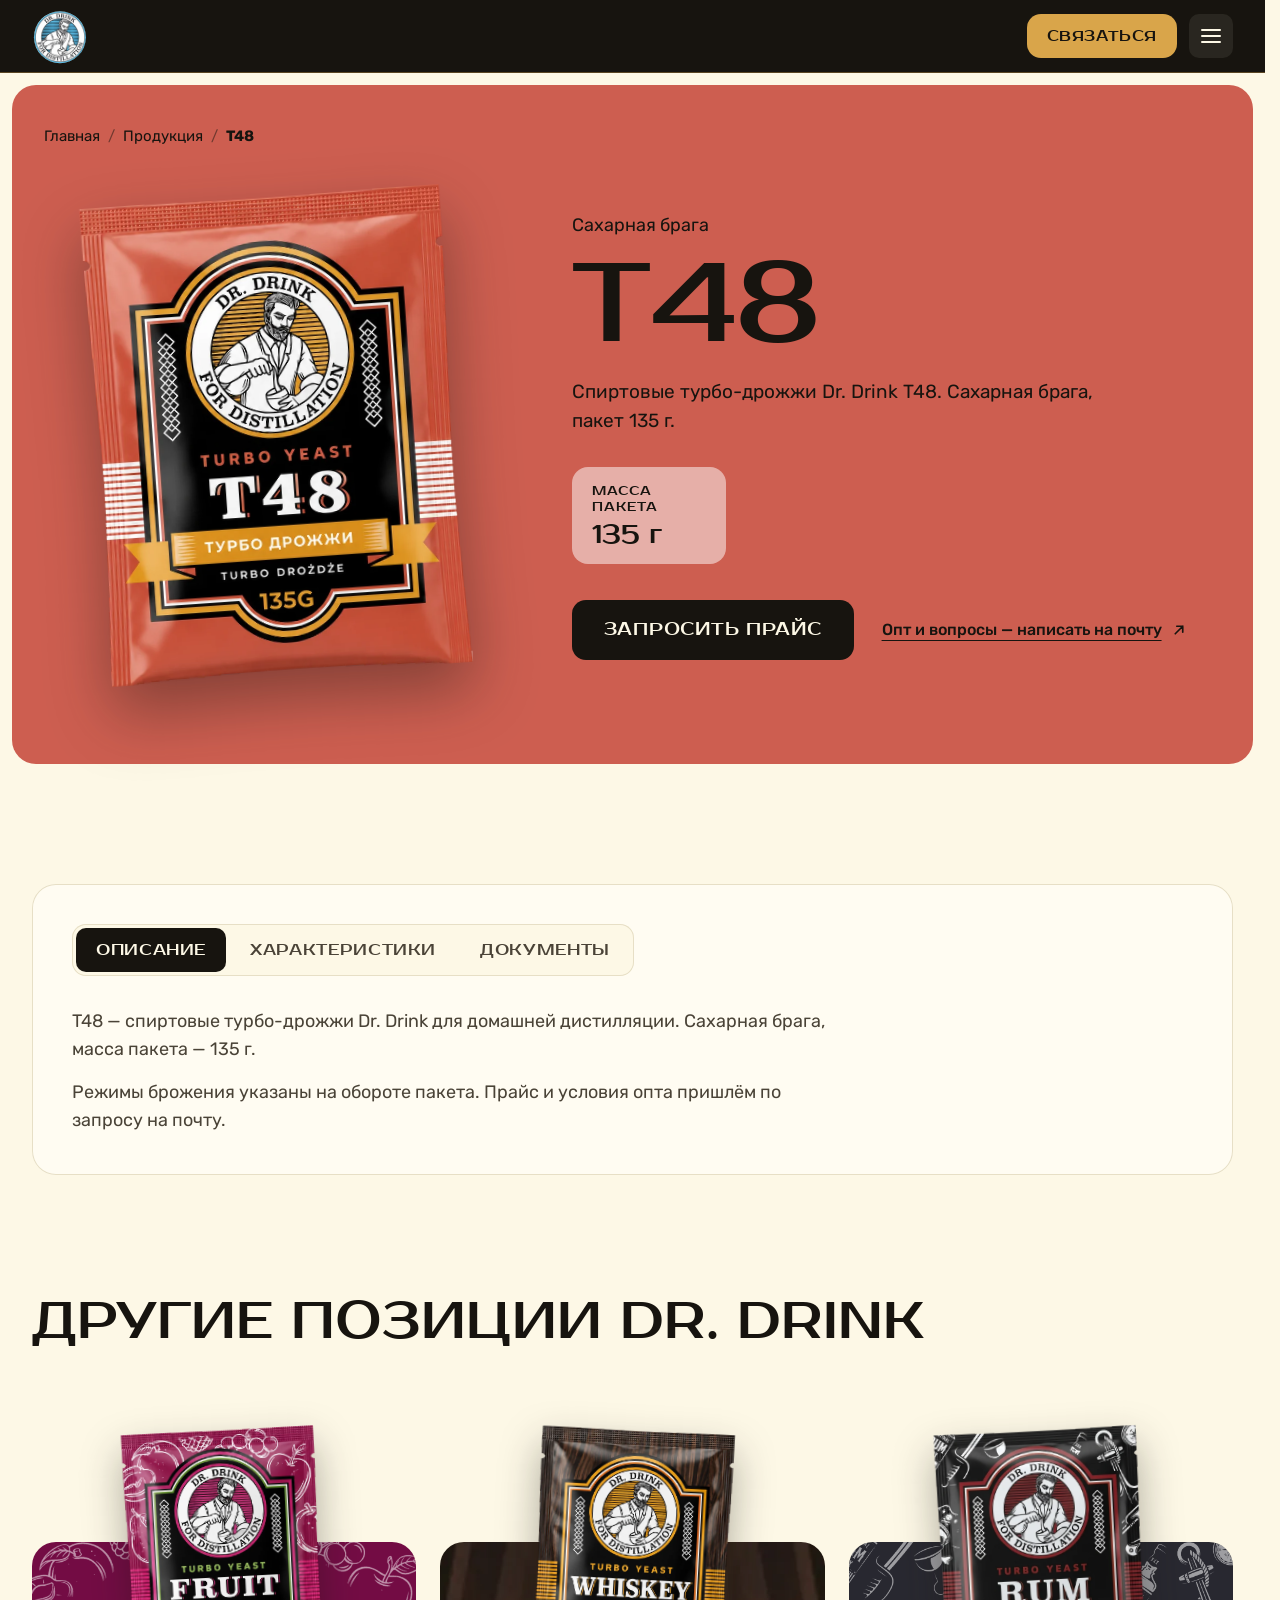
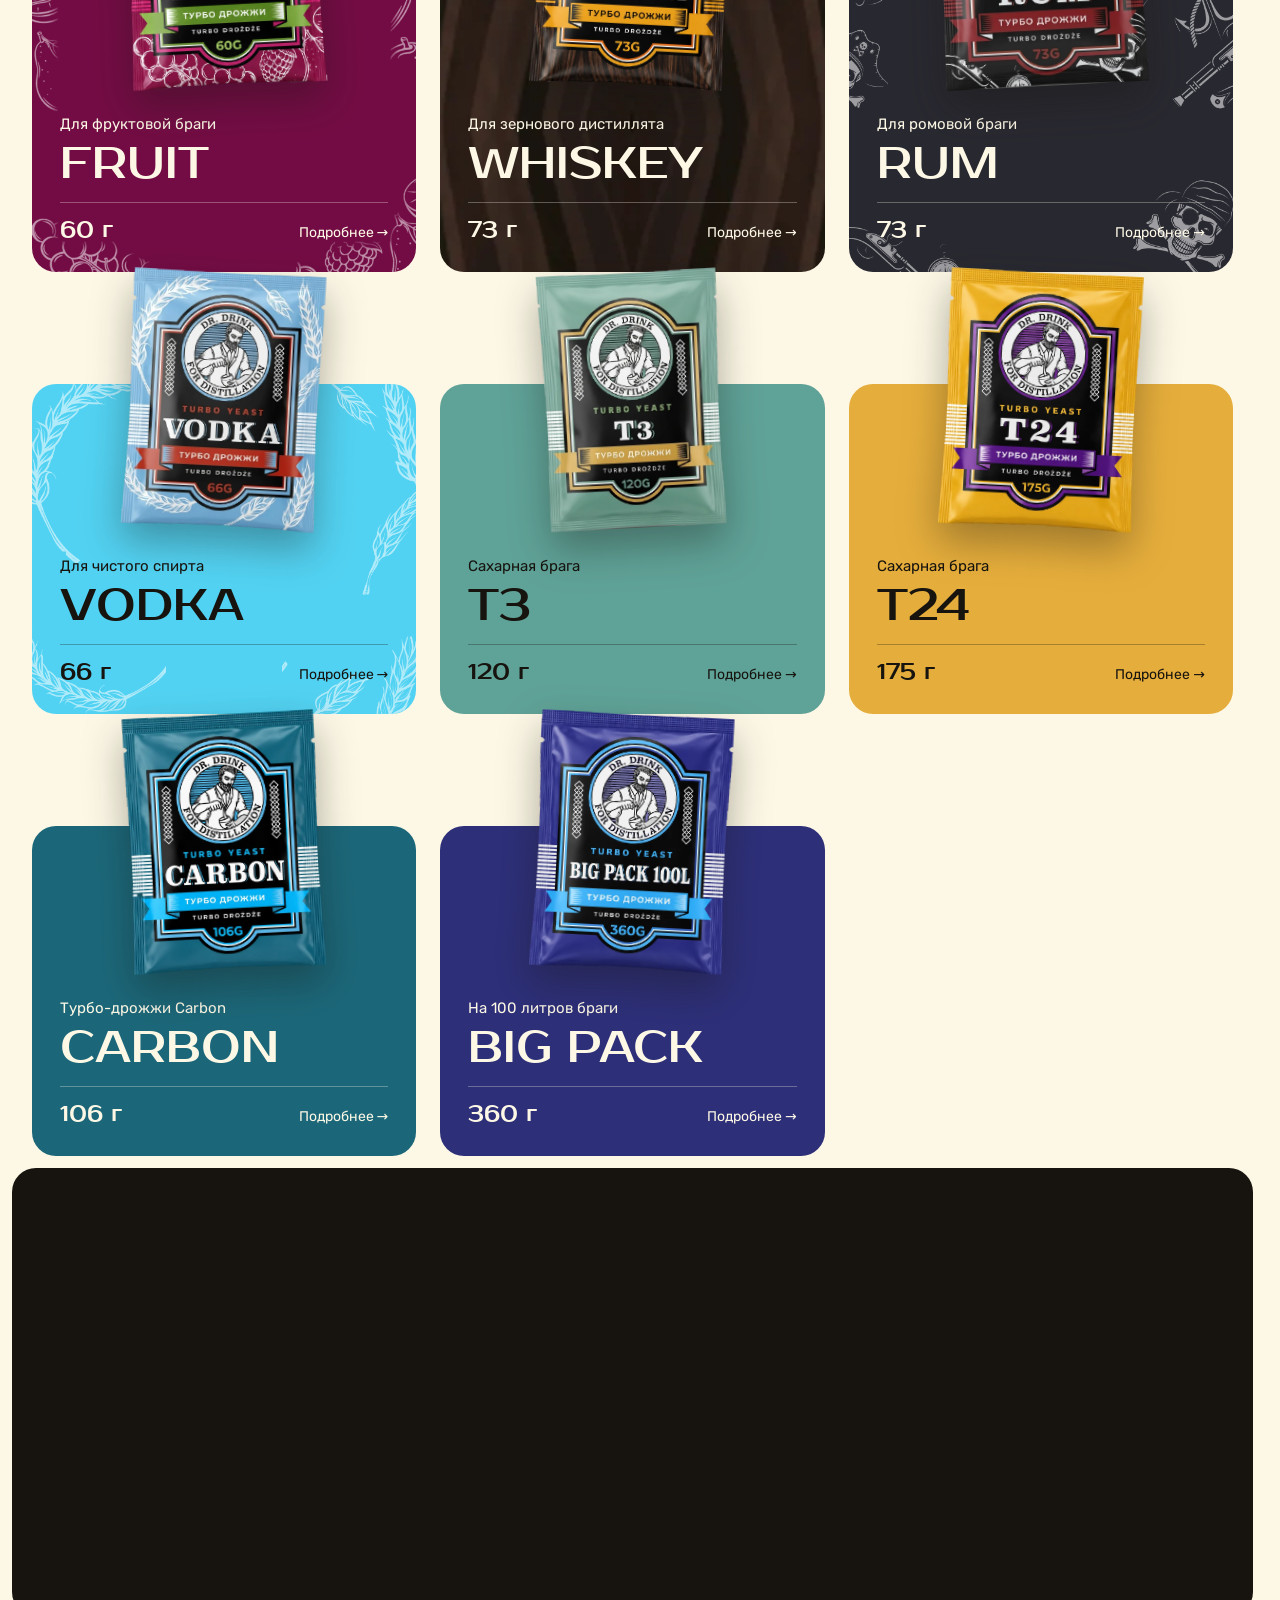
==== product.html @ 5ad12eb5 "Блок «Производство» как на даблснейк.рф (фото линии + переформулированный текст), пункт меню; бургер" ====
<!doctype html>
<html lang="ru">
<head>
<meta charset="utf-8">
<meta name="viewport" content="width=device-width, initial-scale=1">
<title>Dr. Drink T48 — турбо-дрожжи</title>
<meta name="description" content="Турбо-дрожжи Dr. Drink: характеристики, как поставить брагу, документы, оптовые поставки.">
<link rel="icon" href="favicon.png">
<meta name="theme-color" content="#17140f">
<meta property="og:type" content="product">
<meta property="og:locale" content="ru_RU">
<meta property="og:site_name" content="Dr. Drink">
<meta property="og:title" content="Dr. Drink — турбо-дрожжи">
<meta property="og:image" content="https://awakkarts-ux.github.io/drdrink-concept/img/og.jpg">
<meta name="twitter:card" content="summary_large_image">
<link rel="preconnect" href="https://fonts.googleapis.com">
<link rel="preconnect" href="https://fonts.gstatic.com" crossorigin>
<link rel="stylesheet" href="https://fonts.googleapis.com/css2?family=Prosto+One&family=Rubik:wght@400;500;600&display=swap">
<link rel="stylesheet" href="css/site.css?v=20261029">
<script>if(!matchMedia("(prefers-reduced-motion: reduce)").matches)document.documentElement.classList.add("anim-on")</script>
</head>
<body class="page-product">
<a class="skip" href="#main">К содержанию</a>

<header class="hd">
  <div class="c hd-in">
    <a class="hd-logo" href="index.html" aria-label="Dr. Drink — на главную"><video class="hd-logo-anim" src="img/logo-anim.mp4" poster="img/logo-anim-poster.webp" muted playsinline preload="metadata" width="64" height="64" aria-hidden="true"></video><span class="sr-only">Dr. Drink — For distillation</span></a>
    <nav class="hd-nav" id="hd-nav" aria-label="Разделы">
      <a href="index.html#lineup" class="is-active">Продукция</a>
      <a href="index.html#benefits">Преимущества</a>
      <a href="index.html#about">О бренде</a>
      <a href="index.html#production">Производство</a>
      <a href="index.html#certificate">Сертификат</a>
      <a href="index.html#brands">Бренды</a>
      <a href="index.html#faq">Вопросы</a>
    </nav>
    <a data-contact class="btn btn-gold" href="index.html#contact">Связаться</a>
    <button class="hd-burger" type="button" aria-label="Открыть меню" aria-expanded="false" aria-controls="hd-nav"><span></span></button>
  </div>
</header>

<main id="main">

  <!-- страница товара по образцу даблснейк.рф/c3.html: первый экран (пачка, название, лид, параметры, кнопки) → вкладки → другие позиции -->
  <section class="pd" id="pd" style="--pk:#cd5e50">
    <div class="c">
      <nav class="crumbs" aria-label="Хлебные крошки"><a href="index.html">Главная</a><span>/</span><a href="index.html#lineup">Продукция</a><span>/</span><b data-f="name">T48</b></nav>
      <div class="pd-in">
        <div class="pd-pic"><img data-f="img" src="img/t48.webp" alt="Пачка Dr. Drink T48" width="677" height="900"></div>
        <div class="pd-info">
          <span class="pd-kind" data-f="kind">Сахарная брага</span>
          <h1 class="pd-h1" data-f="name">T48</h1>
          <p class="pd-lead" data-f="lead"></p>
          <dl class="pd-spec" id="pd-spec"></dl>
          <div class="pd-buy">
            <a data-contact class="btn btn-gold btn-lg" href="index.html#contact">Запросить прайс</a>
            <a data-contact class="pd-opt" href="mailto:russmarketllc@mail.ru?subject=%D0%9E%D0%BF%D1%82%20Dr.%20Drink">Опт и вопросы — написать на почту <svg class="i" viewBox="0 0 24 24" aria-hidden="true"><path d="M7 17 17 7M9 7h8v8"/></svg></a>
          </div>
        </div>
      </div>
    </div>
  </section>

  <!-- вкладки: описание, характеристики, как поставить брагу (только где есть оборот), документы -->
  <section class="sec c" id="about-product">
    <div class="pd-tabs">
      <div class="seg" role="tablist" aria-label="О товаре">
        <button role="tab" id="t-desc" aria-selected="true" aria-controls="p-desc">Описание</button>
        <button role="tab" id="t-specs" aria-selected="false" aria-controls="p-specs" tabindex="-1">Характеристики</button>
        <button role="tab" id="t-use" aria-selected="false" aria-controls="p-use" tabindex="-1">Как поставить брагу</button>
        <button role="tab" id="t-docs" aria-selected="false" aria-controls="p-docs" tabindex="-1">Документы</button>
      </div>
      <div class="pane" id="p-desc" role="tabpanel" aria-labelledby="t-desc"><div class="pd-text" id="pd-desc"></div></div>
      <div class="pane" id="p-specs" role="tabpanel" aria-labelledby="t-specs" hidden><ul class="specs" id="pd-specs"></ul></div>
      <div class="pane" id="p-use" role="tabpanel" aria-labelledby="t-use" hidden>
        <div class="pd-use">
          <ol class="pd-steps" id="pd-steps"></ol>
          <div class="pd-modes">
            <span class="lbl">Режимы с оборота пакета</span>
            <table class="modes"><thead><tr><th scope="col">Сахар</th><th scope="col">Крепость браги</th></tr></thead><tbody id="pd-modes"></tbody></table>
          </div>
        </div>
      </div>
      <div class="pane" id="p-docs" role="tabpanel" aria-labelledby="t-docs" hidden>
        <figure class="doc">
          <a class="doc-img" href="img/declaration-eaes.webp" target="_blank" rel="noopener"><img src="img/declaration-eaes.webp" alt="Декларация о соответствии ЕАЭС, ООО «Русс-маркет»" width="1429" height="1506" loading="lazy"></a>
          <figcaption><b>Декларация о соответствии ЕАЭС</b><span>ЕАЭС N RU Д-RU.PA01.B. · действует до 04.08.2031</span><span>Торговые марки: Double Snake, Double Distill, Dr.&nbsp;Drink · изготовитель ООО «Русс-маркет»</span></figcaption>
        </figure>
      </div>
    </div>
  </section>

  <!-- другие позиции — те же карточки, что в линейке на главной -->
  <section class="sec c" id="other">
    <div class="sec-head"><h2 class="h2">Другие позиции Dr.&nbsp;Drink</h2></div>
    <div class="cards" id="other-cards"></div>
  </section>

</main>

<footer class="ft">
  <div class="c ft-in">
    <div class="ft-l">
      <a class="ft-logo" href="index.html" aria-label="Dr. Drink — на главную"><img src="img/logo.webp" alt="" width="96" height="96"></a>
      <div class="ft-cols">
        <div class="ft-col"><span class="ft-label">Сайт</span><a href="index.html#lineup">Продукция</a><a href="index.html#benefits">Преимущества</a><a href="index.html#about">О бренде</a><a href="index.html#certificate">Сертификат</a><a href="index.html#faq">Частые вопросы</a><a data-contact href="index.html#contact">Связаться</a></div>
        <div class="ft-col"><span class="ft-label">Бренды</span><a href="https://xn--80achgugeq9a.xn--p1ai/" target="_blank" rel="noopener">Дабл Снейк</a><button type="button" class="ft-btnlink" data-soon>Double Distill</button><a href="index.html">Dr. Drink</a></div>
      </div>
    </div>
    <div class="ft-r">
      <span class="ft-label">Опт и вопросы — ответим на почту</span>
      <a class="ft-mail" href="mailto:russmarketllc@mail.ru">russmarketllc@mail.ru</a>
      <dl class="ft-reqs">
        <div><dt>Компания</dt><dd>ООО «Русс-маркет»</dd></div>
        <div><dt>ИНН / КПП</dt><dd>5405457179 / 540601001</dd></div>
        <div><dt>ОГРН</dt><dd>1125476102982</dd></div>
        <div><dt>ОКТМО</dt><dd>50401386</dd></div>
        <div><dt>Адрес</dt><dd>Новосибирская область, г. Новосибирск, ул. Николая Островского, д. 49</dd></div>
      </dl>
    </div>
  </div>
  <div class="c ft-bot"><span>© 2026 Dr. Drink — официальный сайт бренда</span><span class="age18" role="img" aria-label="Только для лиц старше 18 лет">18+</span></div>
</footer>

<!-- всплывающие окна — как на даблснейк.рф: «Связаться» (почта, без сбора данных) и «Сайт в разработке» -->
<dialog class="cdlg" id="contact-dlg" aria-labelledby="cdlg-title">
  <button class="cdlg-x" type="button" aria-label="Закрыть" data-close><svg class="i" viewBox="0 0 24 24" aria-hidden="true"><path d="M6 6l12 12M18 6 6 18"/></svg></button>
  <div class="dcard">
    <div class="dcard-head">
      <h2 class="dcard-title" id="cdlg-title">Связаться<br>с&nbsp;нами</h2>
      <p class="dcard-sub">Напишите нам на почту — ответим в&nbsp;ближайшее время</p>
    </div>
    <div class="dmail">
      <span class="dmail-label">Почта для связи</span>
      <a class="dmail-addr" href="mailto:russmarketllc@mail.ru">russmarketllc@mail.ru</a>
      <p class="dmail-text">Запросить прайс можно через электронную почту.</p>
      <a class="btn btn-gold btn-lg dmail-btn" href="mailto:russmarketllc@mail.ru?subject=%D0%97%D0%B0%D0%BF%D1%80%D0%BE%D1%81%20%D0%BF%D1%80%D0%B0%D0%B9%D1%81%D0%B0%20Dr.%20Drink">Написать на почту</a>
      <p class="dmail-note">Мы не обрабатываем персональные данные.</p>
    </div>
  </div>
</dialog>
<dialog class="cdlg cdlg-s" id="soon-dlg" aria-labelledby="soon-title">
  <button class="cdlg-x" type="button" aria-label="Закрыть" data-close><svg class="i" viewBox="0 0 24 24" aria-hidden="true"><path d="M6 6l12 12M18 6 6 18"/></svg></button>
  <div class="dcard dcard-s"><h2 class="dcard-title" id="soon-title">Сайт<br>в&nbsp;разработке</h2></div>
</dialog>

<script src="js/products.js?v=20261029"></script>
<script src="js/product.js?v=20261029"></script>
<script src="js/site.js?v=20261029"></script>
</body>
</html>
---- css/site.css ----
/* Dr. Drink — концепт v2 (правки клиента 18.10). Отступы кратны 4.
   Шрифты: один заголовочный (--f-head) + текстовый (--f-body); пара выбирается панелью «Шрифты» (js/fonts.js).
   Фоны секций — узоры с пачек: Rum (первый экран), Vodka (преимущества), Fruit (связаться).
   Узор = лицо пачки без этикетки, разрезанное пополам: левая половина у левого края, правая — у правого, контент на месте этикетки. */
:root {
  --cream: #fdf8e6;
  --paper: #fffcf2;
  --ink: #17140f;
  --ink-2: #4a4337;
  --ink-3: #7a705f;
  --line: #e7dfc6;
  --gold: #d9a54a;
  --gold-hi: #e9bd68;
  --rum: #282830;            /* фон пачки Rum (вектор pac_all) */
  --vodka: #52d2f2;          /* фон пачки Vodka (вектор) */
  --vodka-deep: #0f3f52;
  --fruit: #730c44;          /* фон пачки Fruit */
  --coral: #cd5e50;

  /* шрифты выбраны клиентом 20.10: Prosto One (как «ТУРБО ДРОЖЖИ» на пачке) + Rubik */
  --f-head: "Prosto One", "Arial Narrow", sans-serif;
  --f-body: "Rubik", system-ui, sans-serif;
  --head-w: 400;             /* у Prosto One одно начертание */
  --head-ls: 0;
  --head-tt: uppercase;

  --r-pnl: 24px;
  --r-card: 20px;
  --r-btn: 14px;
  --c: 1280px;
  --side: 32px;
  --t: .4s ease;
}

*, *::before, *::after { box-sizing: border-box; }
html:has(dialog[open]) { overflow: hidden; }
html { scrollbar-gutter: stable; scroll-behavior: smooth; scroll-padding-top: 96px; }
body { margin: 0; background: var(--cream); color: var(--ink); font: 400 17px/1.55 var(--f-body); -webkit-font-smoothing: antialiased; }
img { max-width: 100%; height: auto; display: block; }
a { color: inherit; }
:focus-visible { outline: 3px solid var(--ink); outline-offset: 3px; border-radius: 6px; }
/* на тёмных панелях — золото */
:is(.hd, .hero, .ft, .still, .dcard, .pb-dark, .pd:not(.lt), .card:not(.lt), .contact) :focus-visible, .pb-dark:focus-visible { outline-color: var(--gold); }
.card:has(a:focus-visible), .pb-card:focus-visible { outline-color: var(--ink) !important; }
.skip { position: absolute; left: -9999px; top: 8px; z-index: 100; background: var(--ink); color: var(--cream); padding: 8px 16px; border-radius: 8px; }
.skip:focus { left: 16px; }

.c { max-width: var(--c); margin-inline: auto; padding-inline: var(--side); }
.sec { padding-block: 120px 0; }

/* ---------- заголовки: один шрифт на всё отображаемое ---------- */
.h1, .h2, .h3, .card-n, .pd-h1, .lbl, .btn, .hd-nav a, .ft-nav a { font-family: var(--f-head); text-transform: var(--head-tt); letter-spacing: var(--head-ls); }
.h1 { font-size: 80px; line-height: 1.02; font-weight: var(--head-w); margin: 0; }
.h2 { font-size: 52px; line-height: 1.05; font-weight: var(--head-w); margin: 0; }
.h3 { font-size: 26px; line-height: 1.15; font-weight: var(--head-w); margin: 0 0 20px; }
.lbl { font-size: 14px; line-height: 1.2; font-weight: var(--head-w); letter-spacing: .08em; color: var(--ink-3); }
.lead { font-size: 19px; color: var(--ink-2); max-width: 640px; margin: 20px 0 0; }
.sec-head { margin-bottom: 56px; }
.sec-head-row { display: flex; align-items: flex-end; justify-content: space-between; gap: 32px; }
.lnk { color: inherit; text-underline-offset: 4px; text-decoration-thickness: 1px; transition: color var(--t); }
.lnk:hover { color: var(--coral); }

/* адаптив (брейкпоинты как у даблснейк.рф): 1099 — планшет/малый ноут, 767 — телефон, 479 — узкий телефон */
@media (max-width: 1099px) { :root { --side: 24px; } .sec { padding-top: 88px; } .h1 { font-size: 60px; } .h2 { font-size: 40px; } .sec-head { margin-bottom: 40px; } }
@media (max-width: 767px) { :root { --side: 16px; } body { font-size: 16px; } .sec { padding-top: 64px; } .h1 { font-size: 40px; line-height: 1.05; } .h2 { font-size: 30px; } .lead { font-size: 17px; } .sec-head { margin-bottom: 32px; } html { scroll-padding-top: 72px; } }
@media (max-width: 479px) { .h1 { font-size: 34px; } .h2 { font-size: 26px; } }

/* ---------- кнопки ---------- */
.btn { --bg: var(--ink); --fg: var(--cream); --bg-h: #2e2a22; --fg-h: var(--cream);
  display: inline-flex; align-items: center; justify-content: center; gap: 10px; height: 52px; padding: 0 24px;
  border: 0; border-radius: var(--r-btn); background: var(--bg); color: var(--fg);
  font-size: 16px; font-weight: var(--head-w); line-height: 1; letter-spacing: .04em; text-decoration: none;
  cursor: pointer; white-space: nowrap; transition: background-color var(--t), color var(--t), box-shadow var(--t); }
.btn-lg { height: 60px; padding: 0 32px; font-size: 18px; }
.btn:hover { background: var(--bg-h); color: var(--fg-h); }
.btn-gold { --bg: var(--gold); --fg: var(--ink); --bg-h: var(--gold-hi); --fg-h: var(--ink); }
.btn-line { --bg: transparent; --fg: var(--cream); --bg-h: var(--cream); --fg-h: var(--ink); box-shadow: inset 0 0 0 2px rgba(253,248,230,.45); }
.btn .i { width: 20px; height: 20px; fill: none; stroke: currentColor; stroke-width: 2.2; stroke-linecap: round; stroke-linejoin: round; transition: transform var(--t); }
.btn:hover .i { transform: translate(2px, -2px); }

/* ---------- узор с пачки: две половины по краям ---------- */
.pat { position: relative; isolation: isolate; }
.pat::before { content: ""; position: absolute; inset: 0; z-index: -1; pointer-events: none; border-radius: inherit;
  background: var(--pat-l) left center / auto 100% no-repeat, var(--pat-r) right center / auto 100% no-repeat;
  opacity: var(--pat-o, .9); }
.pat-rum   { --pk: var(--rum); background-color: var(--pk);   --pat-l: url(../img/pat-rum-l.webp);   --pat-r: url(../img/pat-rum-r.webp); }
.pat-vodka { --pk: var(--vodka); background-color: var(--pk); --pat-l: url(../img/pat-vodka-l.webp); --pat-r: url(../img/pat-vodka-r.webp); }
.pat-fruit { --pk: var(--fruit); background-color: var(--pk); --pat-l: url(../img/pat-fruit-l.webp); --pat-r: url(../img/pat-fruit-r.webp); }
/* равномерный фон секций (клиент 20.10): бесшовная плитка-рассыпка из мотивов пачки, а не узор только по краям */
.pat-tile::before { background: var(--tile) 0 0 / var(--tile-w, 600px) auto repeat; }
.pat-rum.pat-tile { --tile: url(../img/tile-rum.webp); }
.pat-vodka.pat-tile { --tile: url(../img/tile-vodka.webp); }
.pat-fruit.pat-tile { --tile: url(../img/tile-fruit.webp); }
.pat-whiskey { --pk: #2a1d14; background: #2a1d14 url(../img/wood-tile.webp) center top / 528px auto repeat; }
.pat-whiskey::before { display: none; }

/* ---------- шапка: сплошная полоса во всю ширину, не плавающая; при скролле — компактная ---------- */
.hd { position: sticky; top: 0; z-index: 50; background: var(--ink); color: var(--cream); border-bottom: 1px solid rgba(217,165,74,.35); transition: box-shadow var(--t); }
.hd.is-scrolled { box-shadow: 0 8px 24px rgba(0,0,0,.25); }
.hd-in { display: flex; align-items: center; gap: 32px; height: 80px; }
.hd-logo { position: relative; flex: none; width: 64px; height: 100%; }
/* медальон целиком внутри полосы — ничего не свисает (клиент: «висящая шапка не нравится») */
.hd-logo img { position: absolute; left: 0; top: 8px; width: 64px; height: 64px; filter: drop-shadow(0 6px 12px rgba(0,0,0,.35)); transition: transform var(--t); }
.hd-logo:hover img { transform: scale(1.06); }
/* мини-анимация лого в шапке — механика header-logo-wave.js с даблснейк.рф: один проход после загрузки и при наведении/фокусе */
.hd-logo-anim { position: absolute; left: 0; top: 8px; width: 64px; height: 64px; object-fit: cover; clip-path: circle(46.4% at 49.9% 52.2%); filter: drop-shadow(0 6px 12px rgba(0,0,0,.35)); transition: transform var(--t); }
.hd-logo:hover .hd-logo-anim { transform: scale(1.06); }
.sr-only { position: absolute; width: 1px; height: 1px; padding: 0; margin: -1px; overflow: hidden; clip: rect(0 0 0 0); white-space: nowrap; border: 0; }
.hd-nav { display: flex; gap: 4px; margin-left: auto; }
.hd-nav a { padding: 10px 10px; border-radius: 10px; font-size: 15px; font-weight: var(--head-w); letter-spacing: .04em; text-decoration: none; color: rgba(253,248,230,.78); transition: color var(--t), background-color var(--t); }
.hd-nav a:hover { color: var(--cream); background: rgba(253,248,230,.08); }
.hd-nav a.is-active { color: var(--gold-hi); }
.hd .btn { height: 44px; padding: 0 20px; font-size: 15px; }

/* бургер: ≤1099 меню прячется в панель под шапкой, «Связаться» остаётся видимой */
.hd-burger { display: none; place-items: center; width: 44px; height: 44px; margin-left: 12px; padding: 0; border: 0; border-radius: 10px; background: rgba(253,248,230,.08); color: var(--cream); cursor: pointer; }
.hd-burger span, .hd-burger span::before, .hd-burger span::after { content: ""; display: block; width: 20px; height: 2px; border-radius: 2px; background: currentColor; transition: transform var(--t), background-color var(--t); }
.hd-burger span { position: relative; } .hd-burger span::before { position: absolute; top: -6px; } .hd-burger span::after { position: absolute; top: 6px; }
.hd-burger[aria-expanded="true"] span { background: transparent; } .hd-burger[aria-expanded="true"] span::before { transform: translateY(6px) rotate(45deg); } .hd-burger[aria-expanded="true"] span::after { transform: translateY(-6px) rotate(-45deg); }
/* бургер включается раньше остального адаптива: 7 пунктов меню в Prosto One не помещаются уже на 1280 (с полосой прокрутки) */
@media (max-width: 1299px) {
  .hd-in { gap: 0; height: 72px; }
  .hd-logo { width: 56px; }
  .hd-logo img, .hd-logo-anim { top: 8px; width: 56px; height: 56px; }
  .hd .btn { margin-left: auto; }
  .hd-burger { display: grid; }
  .hd-nav { position: absolute; left: 0; right: 0; top: 100%; display: none; flex-direction: column; gap: 0; margin: 0; padding: 8px var(--side) 24px; background: var(--ink); border-bottom: 1px solid rgba(217,165,74,.35); box-shadow: 0 16px 32px rgba(0,0,0,.3); }
  .hd-nav.is-open { display: flex; }
  .hd-nav a { padding: 14px 0; border-radius: 0; font-size: 18px; border-bottom: 1px solid rgba(253,248,230,.08); }
}
@media (max-width: 479px) { .hd .btn { padding: 0 16px; font-size: 14px; } }

/* ---------- первый экран (фон Rum) ---------- */
.hero { color: var(--cream); padding: 112px 0 0; overflow: hidden; --pat-o: .32; }
.hero-in { display: grid; grid-template-columns: 1fr 460px; align-items: center; gap: 48px; }
.hero-in > div:first-child { min-width: 0; }
.h1 .ln, .pd-h1 .ln { display: block; }
.hero-sub { font-size: 20px; color: rgba(253,248,230,.8); max-width: 600px; margin: 28px 0 0; }
.hero-cta { display: flex; gap: 16px; margin-top: 40px; }
.hero-logo-wrap { position: relative; justify-self: end; width: 460px; margin-top: -4.4%; }
/* пауза бесконечной анимации лого (WCAG 2.2.2): видна при наведении на лого и при фокусе */
.logo-toggle { position: absolute; right: 18px; bottom: 22px; z-index: 2; display: grid; place-items: center; width: 44px; height: 44px; border: 0; border-radius: 50%; background: var(--ink); color: var(--cream); box-shadow: 0 0 0 2px rgba(253,248,230,.35); cursor: pointer; opacity: 0; transition: opacity var(--t), background-color var(--t); }
.hero-logo-wrap:hover .logo-toggle, .logo-toggle:focus-visible, .logo-toggle[aria-pressed="true"] { opacity: 1; }
.logo-toggle:hover { background: #2e2a22; }
.logo-toggle .i { width: 20px; height: 20px; fill: none; stroke: currentColor; stroke-width: 2.4; stroke-linecap: round; stroke-linejoin: round; }
.logo-toggle .i-play { fill: currentColor; stroke: none; }
.logo-toggle[aria-pressed="true"] .i-pause, .logo-toggle[aria-pressed="false"] .i-play { display: none; }
@media (hover: none) { .logo-toggle { opacity: 1; } }
.hero-logo { display: block; width: 100%; border-radius: 50%; transition: transform var(--t); }
.hero-logo img { width: 100%; filter: drop-shadow(0 20px 40px rgba(0,0,0,.45)); }
/* видео клиента: белый кадр, круг лого — центр 49.9% / 52.2%, радиус 46.6% */
.logo-anim { display: block; width: 100%; height: auto; aspect-ratio: 1; clip-path: circle(46.4% at 49.9% 52.2%); filter: drop-shadow(0 20px 40px rgba(0,0,0,.45)); }
.hero-logo:hover { transform: scale(1.05); }
.hero-row { list-style: none; display: grid; grid-template-columns: repeat(9, 1fr); gap: 8px; margin: 72px auto 0; padding: 0 var(--side) 0; }
.hero-row li { position: relative; }
.hero-row a { position: relative; display: block; height: 128px; margin-top: 96px; border-radius: 16px 16px 0 0; background-color: var(--pk); color: var(--cream); text-decoration: none; isolation: isolate; overflow: visible; transition: transform var(--t); }
.hero-row li.lt a { color: var(--ink); }
.hero-row img { position: absolute; left: 50%; bottom: 36px; width: auto; height: 172px; max-width: none; transform: translateX(-50%) rotate(-4deg); filter: drop-shadow(0 12px 16px rgba(0,0,0,.4)); transition: transform var(--t); }
.hero-row li:nth-child(even) img { transform: translateX(-50%) rotate(4deg); }
.hero-row b { position: absolute; left: 12px; bottom: 10px; font: var(--head-w) 17px/1 var(--f-head); text-transform: var(--head-tt); letter-spacing: var(--head-ls); }
.hero-row a:hover img { transform: translateX(-50%) translateY(-12px) rotate(0); }

@media (max-width: 1099px) {
  .hero { padding-top: 72px; }
  .hero-in { grid-template-columns: 1fr 300px; gap: 32px; }
  .hero-logo-wrap { width: 300px; }
  .hero-sub { font-size: 18px; }
  .hero-cta { flex-wrap: wrap; gap: 12px; }
  /* лента пачек — горизонтальный свайп, край следующей плитки виден; верхний отступ — место под вылезающие пачки */
  .hero-row { display: flex; gap: 8px; overflow-x: auto; overscroll-behavior-x: contain; scroll-snap-type: x mandatory; scrollbar-width: none; margin-top: 0; padding-top: 72px; }
  .hero-row::-webkit-scrollbar { display: none; }
  .hero-row li { flex: none; width: 128px; scroll-snap-align: start; }
  .hero-row a { margin-top: 0; }
}
@media (max-width: 767px) {
  .hero { padding-top: 40px; }
  .hero-in { grid-template-columns: 1fr; gap: 24px; }
  .hero-logo-wrap { justify-self: center; width: 240px; margin-top: 0; }
  .hero-sub { font-size: 17px; margin-top: 20px; }
  .hero-cta { flex-direction: column; gap: 12px; margin-top: 28px; }
  .hero-cta .btn { width: 100%; height: 56px; }
  .hero-row li { width: 112px; }
  .hero-row a { height: 112px; }
  .hero-row img { height: 150px; bottom: 32px; }
  .hero-row b { font-size: 15px; }
}

/* ---------- линейка ---------- */
.cards { display: grid; grid-template-columns: repeat(3, 1fr); gap: 112px 24px; padding-top: 136px; }
.card { position: relative; isolation: isolate; display: flex; flex-direction: column; justify-content: flex-end; min-height: 330px; padding: 168px 28px 28px; border-radius: var(--r-pnl); background-color: var(--pk); color: var(--cream); --pat-o: .55; }
.card.lt { color: var(--ink); }
.card img { position: absolute; left: 50%; top: -112px; width: auto; height: 256px; max-width: none; transform: translateX(-50%) rotate(-3deg); filter: drop-shadow(0 18px 20px rgba(23,20,15,.35)); transition: transform var(--t); }
.card:nth-child(even) img { transform: translateX(-50%) rotate(3deg); }
.card:hover img { transform: translateX(-50%) translateY(-10px) rotate(0); }
.card-k { font-size: 15px; }
.card-n { font-size: 44px; line-height: 1; font-weight: var(--head-w); margin: 6px 0 0; }
.card-n a { color: inherit; text-decoration: none; }
.card-n a::after { content: ""; position: absolute; inset: 0; border-radius: inherit; }
.card:hover .card-n a { text-decoration: underline; text-underline-offset: 6px; text-decoration-thickness: 2px; }
.card:has(a:focus-visible) { outline: 3px solid var(--ink); outline-offset: 4px; }
.card-n a:focus-visible { outline: 0; }
.card-m { display: flex; justify-content: space-between; align-items: baseline; margin: 16px 0 0; padding-top: 16px; border-top: 1px solid color-mix(in srgb, currentColor 30%, transparent); }
.card-m b { font: var(--head-w) 22px/1 var(--f-head); }
.card-m span { font-size: 14px; }

@media (max-width: 1099px) { .cards { grid-template-columns: repeat(2, 1fr); gap: 112px 20px; padding-top: 120px; } }
@media (max-width: 639px) {
  .cards { grid-template-columns: 1fr; gap: 104px; padding-top: 104px; }
  .card { min-height: 300px; padding: 140px 24px 24px; }
  .card img { height: 224px; top: -96px; }
  .card-n { font-size: 38px; }
}

/* ---------- преимущества (фон Vodka) ---------- */
.band { margin: 120px 12px 0; padding-block: 112px; border-radius: var(--r-pnl); }
.benefits { --pat-o: .55; color: var(--ink); }
.benefits .lead { color: var(--vodka-deep); }
.ben-grid { display: grid; grid-template-columns: repeat(3, 1fr); gap: 12px; max-width: 1040px; margin-inline: auto; }
.ben { display: flex; flex-direction: column; gap: 14px; padding: 28px; border-radius: var(--r-card); background: var(--cream); box-shadow: 0 1px 0 rgba(15,63,82,.08); transition: transform .35s var(--ease-out, ease), box-shadow .35s ease; }
.ben:hover { transform: scale(1.035); box-shadow: 0 18px 40px rgba(15,63,82,.22); z-index: 1; }
.ben-n { display: block; font: var(--head-w) 34px/1 var(--f-head); color: var(--vodka-deep); transform-origin: left center; transition: transform .35s var(--ease-out, ease), color .35s ease; }
.ben:hover .ben-n { transform: scale(1.35); color: var(--ink); }
.ben b { min-height: 2.3em; font: var(--head-w) 22px/1.15 var(--f-head); text-transform: var(--head-tt); letter-spacing: var(--head-ls); }
.ben span:last-child { color: var(--ink-2); font-size: 16px; }
.benefits .sec-head { text-align: center; }
.benefits .lead { margin-inline: auto; }

@media (max-width: 1099px) { .band { margin-top: 88px; padding-block: 72px; } .ben-grid { grid-template-columns: repeat(2, 1fr); } }
@media (max-width: 767px) { .band { margin: 64px 8px 0; padding-block: 56px; border-radius: 20px; } .ben-grid { grid-template-columns: 1fr; } .ben { padding: 24px; } .ben b { min-height: 0; font-size: 20px; } .ben-n { font-size: 28px; } }

/* ---------- блок с картинкой ---------- */
.still { position: relative; margin: 120px 12px 0; min-height: 640px; border-radius: var(--r-pnl); overflow: hidden; color: var(--cream); display: flex; align-items: center; }
.still > img { position: absolute; inset: 0; width: 100%; height: 100%; object-fit: cover; object-position: 30% center; }
.still::after { content: ""; position: absolute; inset: 0; background: linear-gradient(90deg, rgba(14,11,8,0) 30%, rgba(14,11,8,.82) 64%); }
.still-in { position: relative; z-index: 1; width: 100%; display: grid; grid-template-columns: 7fr 5fr; }
.still-text { grid-column: 2; }
.still-text p { font-size: 18px; color: rgba(253,248,230,.82); margin: 20px 0 32px; }
.still-list { list-style: none; margin: 0 0 32px; padding: 0; display: grid; gap: 10px; }
.still-list li { display: grid; grid-template-columns: 120px 1fr; gap: 16px; padding-bottom: 10px; border-bottom: 1px solid rgba(253,248,230,.14); font-size: 16px; color: rgba(253,248,230,.82); }
.still-list b { font: var(--head-w) 18px/1.3 var(--f-head); text-transform: var(--head-tt); letter-spacing: var(--head-ls); color: var(--gold-hi); }

/* ≤1099: фото сверху целиком, текст под ним на тёмном — градиент слева направо на узком экране закрыл бы фото */
@media (max-width: 1099px) {
  .still { display: block; min-height: 0; margin-top: 88px; background: #0e0b08; }
  .still > img { position: static; height: auto; aspect-ratio: 16 / 9; }
  .still::after { display: none; }
  .still-in { display: block; padding-block: 40px 48px; }
}
@media (max-width: 767px) { .still { margin: 64px 8px 0; border-radius: 20px; } .still > img { aspect-ratio: 4 / 3; } .still-list li { grid-template-columns: 128px 1fr; gap: 12px; } .still-text .btn { width: 100%; padding: 0 20px; white-space: nowrap; } }

/* ---------- о бренде ---------- */
.about { display: grid; grid-template-columns: 5fr 7fr; gap: 96px; align-items: center; }
.about-logo { display: block; width: 100%; max-width: 420px; justify-self: center; transition: transform var(--t); }
.about-logo-wrap { position: relative; justify-self: center; width: 100%; max-width: 420px; }
.about-logo-wrap .logo-anim { filter: drop-shadow(0 16px 32px rgba(23,20,15,.25)); }
.about-logo-wrap:hover .logo-toggle { opacity: 1; }
.about-logo:hover { transform: scale(1.04); }
.about-lead { font-size: 22px; line-height: 1.45; margin: 24px 0 0; color: var(--ink-2); }
.facts { display: grid; margin: 32px 0 0; border-top: 1px solid var(--line); }
.facts div { display: grid; grid-template-columns: 180px 1fr; gap: 16px; padding: 14px 0; border-bottom: 1px solid var(--line); }
.facts dt { padding-top: 3px; }
.facts dd { margin: 0; }

@media (max-width: 1099px) { .about { gap: 48px; } }
@media (max-width: 767px) {
  .about { grid-template-columns: 1fr; gap: 32px; }
  .about-logo-wrap { max-width: 260px; }
  .about-lead { font-size: 18px; }
  .facts div { grid-template-columns: 1fr; gap: 4px; }
}

/* ---------- производство (как на даблснейк.рф: фото 1.4fr + текст 1fr) ---------- */
.prod { display: grid; grid-template-columns: 1.4fr 1fr; gap: 24px; }
.prod-pic { margin: 0; overflow: hidden; border-radius: var(--r-pnl); }
.prod-pic img { width: 100%; height: 100%; object-fit: cover; }
.prod-text { display: flex; flex-direction: column; justify-content: center; gap: 20px; padding: 48px; border-radius: var(--r-pnl); background: var(--paper); box-shadow: inset 0 0 0 1px var(--line); }
.prod-lead { margin: 0; font: var(--head-w) 34px/1.05 var(--f-head); text-transform: var(--head-tt); letter-spacing: var(--head-ls); }
.prod-text p:not(.prod-lead) { margin: 0; font-size: 17px; color: var(--ink-2); }
.prod-addr { font: var(--head-w) 14px/1.4 var(--f-head); text-transform: var(--head-tt); letter-spacing: .04em; color: var(--ink); }
@media (max-width: 1099px) { .prod { grid-template-columns: 1fr; } .prod-pic img { aspect-ratio: 16 / 9; } .prod-text { padding: 32px; } }
@media (max-width: 767px) { .prod-pic img { aspect-ratio: 4 / 3; } .prod-text { padding: 24px 20px; } .prod-lead { font-size: 26px; } .prod-text p:not(.prod-lead) { font-size: 16px; } }

/* ---------- сертификат (как на даблснейк.рф) ---------- */
.decl { display: grid; grid-template-columns: 400px minmax(0, 1fr); gap: 64px; align-items: center; padding: 48px; border-radius: var(--r-pnl); background: var(--paper); box-shadow: inset 0 0 0 1px var(--line); }
.decl-pic img { width: 100%; height: auto; }
.decl-pic { display: block; border-radius: 12px; overflow: hidden; box-shadow: 0 16px 40px rgba(23,20,15,.16); transition: transform var(--t); }
.decl-pic:hover { transform: translateY(-4px); }
.decl-eac { width: 56px; height: auto; }
.decl-kicker { margin: 20px 0 0; color: var(--ink-3); }
.decl-title { margin: 4px 0 0; font: var(--head-w) 32px/1.1 var(--f-head); text-transform: var(--head-tt); letter-spacing: var(--head-ls); }
.decl .facts { margin-bottom: 32px; }

@media (max-width: 1099px) { .decl { grid-template-columns: 240px minmax(0, 1fr); gap: 32px; padding: 32px; } .facts div { grid-template-columns: 1fr; gap: 4px; } }
@media (max-width: 767px) { .decl { grid-template-columns: 1fr; gap: 28px; padding: 20px; } .decl-pic { max-width: 320px; } .decl-title { font-size: 24px; } .decl .btn { width: 100%; } }

/* ---------- вопросы ---------- */
.faq { display: grid; grid-template-columns: 1fr 1fr; gap: 12px; align-items: start; }
.faq details { border-radius: var(--r-card); background: var(--paper); box-shadow: inset 0 0 0 1px var(--line); transition: box-shadow var(--t); }
.faq details[open] { box-shadow: inset 0 0 0 2px var(--ink); }
.faq summary { display: flex; justify-content: space-between; gap: 16px; padding: 24px; cursor: pointer; list-style: none; font-size: 19px; font-weight: 600; line-height: 1.35; }
.faq summary::-webkit-details-marker { display: none; }
.faq summary::after { content: "+"; flex: none; display: grid; place-items: center; width: 32px; height: 32px; margin-top: -3px; border-radius: 50%; background: var(--ink); color: var(--gold-hi); font: 500 22px/1 var(--f-body); transition: transform var(--t); }
.faq details[open] summary::after { transform: rotate(45deg); }
.faq summary:hover { color: var(--coral); }
.faq details p, .faq details ol { margin: 0; padding: 0 24px 24px; color: var(--ink-2); }
.faq details ol { padding-left: 44px; }

@media (max-width: 767px) { .faq { grid-template-columns: 1fr; } .faq summary { padding: 20px; font-size: 17px; } .faq details p, .faq details ol { padding: 0 20px 20px; } .faq details ol { padding-left: 40px; } }

/* ---------- связаться (фон Fruit), почта вместо формы — как на даблснейк.рф ---------- */
.contact { --pat-o: .5; display: grid; grid-template-columns: minmax(0, 1fr); place-items: center; min-height: 600px; }
.ccard { width: min(560px, 100%); min-width: 0; padding: 48px; border-radius: var(--r-pnl); background: var(--cream); color: var(--ink); text-align: center; box-shadow: 0 24px 60px rgba(40,4,24,.35); }
.ccard .h2 { font-size: 44px; }
.ccard-sub { margin: 16px 0 0; color: var(--ink-2); }
.cmail { margin-top: 32px; padding-top: 28px; border-top: 1px solid var(--line); }
.cmail-addr { display: inline-block; margin-top: 8px; font: var(--head-w) 30px/1.2 var(--f-head); text-decoration: none; letter-spacing: var(--head-ls); }
.cmail-addr:hover { color: var(--fruit); }
.cmail .btn { width: 100%; margin-top: 24px; }
.cmail-note { margin: 16px 0 0; font-size: 14px; color: var(--ink-3); }

@media (max-width: 767px) { .contact { min-height: 0; padding-inline: 12px; } .ccard { padding: 32px 16px; } .ccard .h2 { font-size: 30px; } .cmail .btn { white-space: normal; height: auto; min-height: 56px; padding: 12px 16px; } .cmail-addr { max-width: 100%; display: inline-flex; align-items: center; min-height: 44px; font-size: 22px; overflow-wrap: anywhere; } }

/* ---------- другие бренды — геометрия и анимация блока «Наши бренды» с даблснейк.рф (замер 1440) ---------- */
.pb-grid { display: grid; grid-template-columns: 1fr 1fr; gap: 40px; }
.pb-card { position: relative; display: block; width: 100%; padding: 0; border: 0; font: inherit; text-align: left; cursor: pointer; aspect-ratio: 91 / 72; max-height: 760px; overflow: hidden; border-radius: var(--r-pnl); isolation: isolate; text-decoration: none; container-type: inline-size; }
.pb-card::before { content: ""; position: absolute; z-index: 0; inset: 0 -24px 0 0; pointer-events: none; transition: transform 1.2s cubic-bezier(.2, .7, .2, 1); }
.pb-dark { background: #141414; color: #fff; }
.pb-dark::before { background: radial-gradient(circle, rgba(217, 165, 74, .55) 1.6px, transparent 1.8px) 0 0 / 18px 18px; }
.pb-dark:hover::before { transform: translateX(-9px); }
.pb-paper { background: #efe7d6; color: var(--ink); }
.pb-paper::before { background: repeating-linear-gradient(-35deg, rgba(60, 40, 20, .09) 0 1px, transparent 1px 7px); }
.pb-paper:hover::before { transform: translateX(-7px); }
.pb-fan { position: absolute; z-index: 1; right: 7%; bottom: 15%; width: 58%; height: 72%; pointer-events: none; }
.pb-fan img { position: absolute; bottom: 0; height: 34cqw; width: auto; max-width: none; filter: drop-shadow(0 20px 26px rgba(0, 0, 0, .35)); transition: transform .6s cubic-bezier(.2, .7, .2, 1); }
.pb-fan .f1 { right: 46%; transform: rotate(-14deg) translateY(4%); }
.pb-fan .f2 { right: 20%; z-index: 2; height: 38cqw; transform: translateY(-6%); }
.pb-fan .f3 { right: 0; transform: rotate(12deg) translateY(6%); }
.pb-card:hover .pb-fan .f1 { transform: rotate(-18deg) translate(-4%, 2%); }
.pb-card:hover .pb-fan .f3 { transform: rotate(16deg) translate(4%, 4%); }
.pb-card:hover .pb-fan .f2 { transform: translateY(-10%); }
.pb-text { position: absolute; z-index: 3; left: 28px; top: 32px; max-width: 40%; }
.pb-logo { display: block; height: auto; }
.pb-logo-dd { width: min(100%, 260px); }
.pb-dd-logo { overflow: visible; }
.pb-dd-logo [data-letter="O"] { transform-box: fill-box; transform-origin: center; }
.pb-dd-logo [data-letter="O"] > path { fill: #fff9f3; }
.pb-logo-ds { width: min(100%, 230px); }
.pb-wave { overflow: visible; }
/* волна букв (header-logo-wave.js с даблснейк.рф, переписано на CSS): буква i стартует через 0,2 + 0,43·i с, длится 1,6 с */
.pb-wave [data-wave-letter] { transform-box: fill-box; transform-origin: center; }
.pb-wave.is-waving [data-wave-letter] { animation: pb-wave 1.6s linear calc(.2s + var(--i) * .43s) both; }
.pb-wave [data-wave-letter="0"] { --i: 0; --a: -6; } .pb-wave [data-wave-letter="1"] { --i: 1; --a: -4; } .pb-wave [data-wave-letter="2"] { --i: 2; --a: -2; }
.pb-wave [data-wave-letter="3"] { --i: 3; --a: 0; } .pb-wave [data-wave-letter="4"] { --i: 4; --a: 2; }
@keyframes pb-wave {
  0% { transform: translate(0px, 0px) rotate(calc(var(--a) * 0deg + 0deg)) scale(1); }
  5% { transform: translate(0.01px, -0.103px) rotate(calc(var(--a) * 0.024deg + 0.015deg)) scale(1.003); }
  10% { transform: translate(0.073px, -0.401px) rotate(calc(var(--a) * 0.095deg + 0.112deg)) scale(1.011); }
  15% { transform: translate(0.217px, -0.866px) rotate(calc(var(--a) * 0.206deg + 0.333deg)) scale(1.024); }
  20% { transform: translate(0.427px, -1.451px) rotate(calc(var(--a) * 0.345deg + 0.657deg)) scale(1.04); }
  25% { transform: translate(0.65px, -2.1px) rotate(calc(var(--a) * 0.5deg + 1deg)) scale(1.057); }
  30% { transform: translate(0.809px, -2.749px) rotate(calc(var(--a) * 0.655deg + 1.245deg)) scale(1.075); }
  35% { transform: translate(0.835px, -3.334px) rotate(calc(var(--a) * 0.794deg + 1.285deg)) scale(1.091); }
  40% { transform: translate(0.691px, -3.799px) rotate(calc(var(--a) * 0.905deg + 1.063deg)) scale(1.104); }
  45% { transform: translate(0.392px, -4.097px) rotate(calc(var(--a) * 0.976deg + 0.603deg)) scale(1.112); }
  50% { transform: translate(0px, -4.2px) rotate(calc(var(--a) * 1deg + 0deg)) scale(1.115); }
  55% { transform: translate(-0.392px, -4.097px) rotate(calc(var(--a) * 0.976deg + -0.603deg)) scale(1.112); }
  60% { transform: translate(-0.691px, -3.799px) rotate(calc(var(--a) * 0.905deg + -1.063deg)) scale(1.104); }
  65% { transform: translate(-0.835px, -3.334px) rotate(calc(var(--a) * 0.794deg + -1.285deg)) scale(1.091); }
  70% { transform: translate(-0.809px, -2.749px) rotate(calc(var(--a) * 0.655deg + -1.245deg)) scale(1.075); }
  75% { transform: translate(-0.65px, -2.1px) rotate(calc(var(--a) * 0.5deg + -1deg)) scale(1.058); }
  80% { transform: translate(-0.427px, -1.451px) rotate(calc(var(--a) * 0.345deg + -0.657deg)) scale(1.04); }
  85% { transform: translate(-0.217px, -0.866px) rotate(calc(var(--a) * 0.206deg + -0.333deg)) scale(1.024); }
  90% { transform: translate(-0.073px, -0.401px) rotate(calc(var(--a) * 0.095deg + -0.112deg)) scale(1.011); }
  95% { transform: translate(-0.01px, -0.103px) rotate(calc(var(--a) * 0.024deg + -0.015deg)) scale(1.003); }
  100% { transform: translate(0px, 0px) rotate(calc(var(--a) * 0deg + 0deg)) scale(1); }
}


.pb-cap { display: block; margin-top: 14px; font-size: 13px; font-weight: 500; line-height: 1.4; opacity: .75; }
.pb-go { display: inline-flex; align-items: center; gap: 8px; margin-top: 18px; font: var(--head-w) 16px/1 var(--f-head); text-transform: var(--head-tt); letter-spacing: .04em; }
.pb-go .i { width: 18px; height: 18px; fill: none; stroke: currentColor; stroke-width: 2.2; stroke-linecap: round; transition: transform var(--t); }
.pb-card:hover .pb-go .i { transform: translate(2px, -2px); }
.pb-card:focus-visible { outline: 3px solid var(--ink); outline-offset: 4px; }

@media (max-width: 1099px) { .pb-grid { grid-template-columns: 1fr; gap: 24px; } }
/* ≤639: баннер в потоке — текст в блоке одной высоты, под ним веер фиксированного размера; оба баннера одинаковые, пачки не наезжают на текст */
@media (max-width: 639px) {
  .pb-card { aspect-ratio: auto; display: flex; flex-direction: column; padding: 24px 20px 40px; }
  .pb-text { position: relative; inset: auto; max-width: none; min-height: 196px; }
  .pb-logo-ds { width: 180px; } .pb-logo-dd { width: 200px; }
  .pb-fan { order: 2; position: relative; inset: auto; width: 86%; height: 66cqw; margin: 8px auto 0; }
  .pb-fan img { height: 54cqw; } .pb-fan .f2 { height: 60cqw; }
}

/* ---------- всплывающие окна (как на даблснейк.рф) ---------- */
.cdlg { width: min(1120px, calc(100% - 32px)); max-width: none; max-height: calc(100% - 32px); padding: 0; border: 0; background: transparent; color: inherit; overflow: visible; }
.cdlg::backdrop { background: rgba(0, 0, 0, .6); }
.cdlg[open] { animation: dlg-in .35s cubic-bezier(.2, .7, .2, 1); }
.cdlg[open]::backdrop { animation: dlg-fade .35s ease; }
@keyframes dlg-in { from { opacity: 0; transform: translateY(16px) scale(.98); } }
@keyframes dlg-fade { from { opacity: 0; } }
.cdlg-x { position: absolute; z-index: 2; top: -16px; right: -16px; display: grid; place-items: center; width: 52px; height: 52px; border: 0; border-radius: 50%; background: var(--cream); color: var(--ink); cursor: pointer; transition: background-color var(--t), color var(--t); }
.cdlg-x:hover { background: var(--gold); }
.cdlg-x .i { width: 22px; height: 22px; fill: none; stroke: currentColor; stroke-width: 2.2; stroke-linecap: round; }
.dcard { display: grid; grid-template-columns: 1fr 1fr; gap: 48px; padding: 64px 56px; border-radius: var(--r-pnl); background: var(--ink); color: var(--cream); }
.dcard-title { margin: 0; font: var(--head-w) 72px/.9 var(--f-head); text-transform: var(--head-tt); letter-spacing: var(--head-ls); }
.dcard-sub { max-width: 420px; margin: 24px 0 0; font-size: 18px; font-weight: 500; line-height: 1.4; }
.dmail { display: flex; flex-direction: column; align-items: flex-start; }
.dmail-label { margin-bottom: 12px; font-size: 12px; font-weight: 500; line-height: 1; color: rgba(253,248,230,.55); }
.dmail-addr { font: var(--head-w) 42px/1.05 var(--f-head); text-decoration: none; letter-spacing: var(--head-ls); transition: color var(--t); max-width: 100%; overflow-wrap: anywhere; }
.dmail-addr:hover { color: var(--gold-hi); }
.dmail-text { margin: 20px 0 8px; font-size: 18px; font-weight: 500; }
.dmail-btn { width: 100%; margin-top: 12px; }
.dmail-note { margin: 16px 0 0; font-size: 13px; font-weight: 500; color: rgba(253,248,230,.55); }
.cdlg-s { width: min(560px, calc(100% - 32px)); }
.dcard-s { grid-template-columns: 1fr; padding: 64px 48px; }
.dcard-s .dcard-title { font-size: 64px; }

@media (max-width: 767px) {
  .cdlg { width: calc(100% - 16px); max-height: calc(100% - 16px); overflow: auto; }
  .cdlg-x { top: 10px; right: 10px; width: 44px; height: 44px; background: rgba(253,248,230,.12); color: var(--cream); }
  .dcard { grid-template-columns: 1fr; gap: 28px; padding: 56px 20px 28px; }
  .dcard-title, .dcard-s .dcard-title { font-size: 40px; }
  .dcard-s { padding: 56px 20px 40px; }
  .dcard-sub, .dmail-text { font-size: 16px; }
  .dmail-addr { font-size: 26px; }
}

/* ---------- подвал: навигация по сайту и брендам, реквизиты, 18+ (как на даблснейк.рф) ---------- */
.ft { margin: 12px; padding-block: 56px 24px; border-radius: var(--r-pnl); background: var(--ink); color: var(--cream); }
.ft-in { display: grid; grid-template-columns: 1fr minmax(0, 520px); gap: 64px; align-items: start; }
.ft-l { display: flex; gap: 56px; align-items: flex-start; }
.ft-logo { flex: none; }
.ft-logo img { width: 96px; height: 96px; transition: transform var(--t); }
.ft-logo:hover img { transform: scale(1.06); }
.ft-cols { display: grid; grid-template-columns: auto auto; gap: 64px; }
.ft-col { display: flex; flex-direction: column; gap: 2px; }
.ft-label { display: block; margin-bottom: 8px; font-size: 14px; color: rgba(253,248,230,.5); }
.ft-col a, .ft-off { padding: 5px 0; font: var(--head-w) 16px/1.2 var(--f-head); text-transform: var(--head-tt); letter-spacing: .04em; text-decoration: none; color: rgba(253,248,230,.85); transition: color var(--t); }
.ft-col a:hover { color: var(--gold-hi); }
.ft-col a[aria-current] { color: var(--gold-hi); }
.ft-off { color: rgba(253,248,230,.4); }
.ft-btnlink { padding: 5px 0; border: 0; background: none; text-align: left; cursor: pointer; font: var(--head-w) 16px/1.2 var(--f-head); text-transform: var(--head-tt); letter-spacing: .04em; color: rgba(253,248,230,.85); transition: color var(--t); }
.ft-btnlink:hover { color: var(--gold-hi); }
.ft-r .ft-label { margin-bottom: 12px; }
.ft-mail { font: var(--head-w) 26px/1.1 var(--f-head); color: var(--cream); text-underline-offset: 6px; }
.ft-mail:hover { color: var(--gold-hi); }
.ft-reqs { display: grid; gap: 10px; margin: 28px 0 0; }
.ft-reqs div { display: grid; grid-template-columns: 104px 1fr; gap: 16px; font-size: 14px; }
.ft-reqs dt { color: rgba(253,248,230,.5); }
.ft-reqs dd { margin: 0; line-height: 1.35; }
.ft-bot { display: flex; align-items: center; justify-content: space-between; gap: 24px; margin-top: 48px; padding-top: 20px; border-top: 1px solid rgba(253,248,230,.15); font-size: 14px; color: rgba(253,248,230,.6); }
.age18 { display: inline-grid; place-items: center; width: 44px; height: 44px; border-radius: 50%; box-shadow: inset 0 0 0 2px var(--cream); font: 800 16px/1 var(--f-body); letter-spacing: -.02em; color: var(--cream); }

@media (max-width: 1099px) { .ft-in { grid-template-columns: 1fr; gap: 40px; } .ft-col a, .ft-btnlink { display: flex; align-items: center; min-height: 44px; padding: 0; } .ft-mail { display: inline-flex; align-items: center; min-height: 44px; } .cmail-addr { display: inline-flex; align-items: center; min-height: 44px; } }
@media (max-width: 767px) {
  .ft { margin: 8px; padding-block: 40px 20px; border-radius: 20px; }
  .ft-l { flex-direction: column; gap: 28px; }
  .ft-logo img { width: 72px; height: 72px; }
  .ft-cols { grid-template-columns: 1fr; gap: 28px; } /* «Бренды» — под навигацией сайта */
  .ft-mail { font-size: 22px; overflow-wrap: anywhere; }
  .ft-reqs div { grid-template-columns: 1fr; gap: 2px; }
  .ft-bot { margin-top: 32px; }
}

/* ---------- страница товара (по образцу даблснейк.рф/c3.html) ---------- */
.pd { margin: 12px 12px 0; padding: 40px 0 88px; border-radius: var(--r-pnl); background-color: var(--pk); color: var(--cream); --pat-o: .55; }
.pd.lt { color: var(--ink); }
.crumbs { display: flex; gap: 8px; align-items: center; font-size: 15px; }
.crumbs a { text-decoration: none; }
.crumbs a:hover { text-decoration: underline; text-underline-offset: 4px; }
.crumbs span { opacity: .5; }
.pd-in { display: grid; grid-template-columns: 5fr 7fr; gap: 64px; align-items: center; margin-top: 48px; }
.pd-pic { display: grid; place-items: center; }
.pd-pic img { width: auto; max-width: 78%; max-height: 520px; transform: rotate(-4deg); filter: drop-shadow(0 28px 32px rgba(23,20,15,.4)); }
.pd-kind { font-size: 18px; }
.pd-h1 { font-size: 112px; line-height: .95; font-weight: var(--head-w); margin: 12px 0 0; }
.pd-lead { font-size: 19px; line-height: 1.5; max-width: 560px; margin: 20px 0 0; }
.pd-spec { display: grid; grid-template-columns: repeat(auto-fill, minmax(150px, 1fr)); gap: 8px; max-width: 640px; margin: 32px 0 0; }
.pd-spec div { padding: 16px 20px; border-radius: 16px; background: rgba(23,20,15,.3); }
.pd.lt .pd-spec div { background: rgba(255,255,255,.5); }
.pd-spec .lbl { color: inherit; font-size: 13px; }
.pd-spec dd { margin: 8px 0 0; font: var(--head-w) 26px/1 var(--f-head); }
.pd-buy { display: flex; align-items: center; gap: 28px; margin-top: 36px; }
.pd.lt .btn-gold { --bg: var(--ink); --fg: var(--cream); --bg-h: #2e2a22; --fg-h: var(--cream); }
.pd-opt { display: inline-flex; align-items: center; gap: 8px; font-size: 16px; font-weight: 500; text-decoration: underline; text-underline-offset: 5px; text-decoration-thickness: 1px; }
.pd-opt .i { width: 18px; height: 18px; fill: none; stroke: currentColor; stroke-width: 2.2; stroke-linecap: round; transition: transform var(--t); }
.pd-opt:hover .i { transform: translate(2px, -2px); }

.pd-tabs { padding: 40px; border-radius: var(--r-pnl); background: var(--paper); box-shadow: inset 0 0 0 1px var(--line); }
.seg { display: inline-flex; gap: 4px; padding: 4px; margin-bottom: 32px; border-radius: 14px; background: var(--cream); box-shadow: inset 0 0 0 1px var(--line); }
.seg button { height: 44px; padding: 0 20px; border: 0; border-radius: 10px; background: transparent; color: var(--ink-2); font: var(--head-w) 16px/1 var(--f-head); text-transform: var(--head-tt); letter-spacing: .04em; cursor: pointer; transition: background-color var(--t), color var(--t); }
.seg button:hover { color: var(--ink); }
.seg button[aria-selected="true"] { background: var(--ink); color: var(--cream); }
.pd-text { max-width: 760px; }
.pd-text p { margin: 0 0 16px; font-size: 18px; color: var(--ink-2); }
.pd-text p:last-child { margin-bottom: 0; }
.specs { list-style: none; margin: 0; padding: 0; max-width: 820px; border-top: 1px solid var(--line); }
.specs li { display: grid; grid-template-columns: 260px 1fr; gap: 24px; padding: 14px 0; border-bottom: 1px solid var(--line); }
.specs span { color: var(--ink-3); }
.specs b { font-weight: 500; }
.pd-use { display: grid; grid-template-columns: 7fr 5fr; gap: 48px; align-items: start; }
.pd-steps { margin: 0; padding: 0; list-style: none; counter-reset: s; display: grid; gap: 14px; }
.pd-steps li { counter-increment: s; position: relative; padding-left: 44px; font-size: 17px; color: var(--ink-2); }
.pd-steps li::before { content: counter(s, decimal-leading-zero); position: absolute; left: 0; top: 2px; font: var(--head-w) 15px/1.6 var(--f-head); color: var(--ink-3); }
.pd-steps b { color: var(--ink); }
.pd-modes .lbl { display: block; margin-bottom: 12px; }
.modes { width: 100%; border-collapse: collapse; font-size: 17px; }
.modes th { text-align: left; font-weight: 500; color: var(--ink-3); padding: 0 0 10px; }
.modes td { padding: 12px 0; border-top: 1px solid var(--line); font: var(--head-w) 22px/1 var(--f-head); }
.doc { display: grid; grid-template-columns: 300px 1fr; gap: 40px; align-items: center; margin: 0; }
.doc-img { display: block; border-radius: 10px; overflow: hidden; box-shadow: 0 12px 32px rgba(23,20,15,.16); transition: transform var(--t); }
.doc-img:hover { transform: translateY(-4px); }
.doc-img img { width: 100%; height: auto; }
.doc figcaption { display: flex; flex-direction: column; gap: 8px; color: var(--ink-2); }
.doc figcaption b { font: var(--head-w) 24px/1.15 var(--f-head); text-transform: var(--head-tt); color: var(--ink); }


@media (max-width: 1099px) { .pd-h1 { font-size: 80px; } .pd-in { gap: 32px; } .pd-tabs { padding: 28px; } .pd-opt { min-height: 44px; } .seg { display: flex; max-width: 100%; overflow-x: auto; scrollbar-width: none; } .seg::-webkit-scrollbar { display: none; } .seg button { flex: none; } .pd-use { grid-template-columns: 1fr; gap: 32px; } .doc { grid-template-columns: 240px 1fr; gap: 28px; } }
@media (max-width: 767px) {
  .pd { margin: 8px 8px 0; padding: 24px 0 48px; border-radius: 20px; }
  .crumbs { font-size: 14px; flex-wrap: wrap; }
  .pd-in { grid-template-columns: 1fr; gap: 20px; margin-top: 24px; }
  .pd-pic img { max-height: 300px; }
  .pd-h1 { font-size: 56px; }
  .pd-lead { font-size: 17px; }
  .pd-spec { grid-template-columns: repeat(2, 1fr); }
  .pd-spec div { padding: 14px 16px; } .pd-spec dd { font-size: 22px; }
  .pd-buy { flex-direction: column; align-items: stretch; gap: 16px; }
  .pd-buy .btn { width: 100%; }
  .pd-opt { justify-content: center; min-height: 44px; }
  .pd-tabs { padding: 16px; border-radius: 20px; }
  /* вкладки — лента со свайпом, без переноса в две строки */
  .seg { display: flex; max-width: 100%; overflow-x: auto; scrollbar-width: none; margin-bottom: 24px; }
  .seg::-webkit-scrollbar { display: none; }
  .seg button { flex: none; padding: 0 16px; font-size: 14px; }
  .pd-text p { font-size: 16px; }
  .specs li { grid-template-columns: 1fr; gap: 2px; }
  .doc { grid-template-columns: 1fr; gap: 20px; } .doc-img { max-width: 280px; }
}

/* ---------- анимации появления (только при html.anim-on; без JS и при «уменьшить движение» всё видно сразу) ----------
   механика — как Text Reveal / fade-up (Unlumen UI, Motion Primitives), переписано на CSS: только transform и opacity */
:root { --ease-out: cubic-bezier(.2, .7, .2, 1); }

/* первый экран: строки заголовка выезжают из-под маски, затем текст, кнопки, лого и лента пачек */
.anim-on .h1 .ln, .anim-on .pd-h1 .ln { display: block; overflow: hidden; padding-bottom: .04em; margin-bottom: -.04em; }
.anim-on .h1 .ln > span, .anim-on .pd-h1 .ln > span { display: inline-block; transform: translateY(105%); transition: transform .9s var(--ease-out) calc(120ms + var(--i) * 110ms); }
.anim-on.loaded .h1 .ln > span, .anim-on.loaded .pd-h1 .ln > span { transform: none; }
.anim-on .hero-sub, .anim-on .hero-cta, .anim-on .pd-kind, .anim-on .pd-lead, .anim-on .pd-buy, .anim-on .crumbs { opacity: 0; transform: translateY(18px); transition: opacity .7s ease, transform .8s var(--ease-out); }
.anim-on .hero-sub, .anim-on .pd-lead { transition-delay: .38s; }
.anim-on .hero-cta, .anim-on .pd-buy { transition-delay: .5s; }
.anim-on .pd-kind, .anim-on .crumbs { transition-delay: .05s; }
.anim-on.loaded .hero-sub, .anim-on.loaded .hero-cta, .anim-on.loaded .pd-kind, .anim-on.loaded .pd-lead, .anim-on.loaded .pd-buy { opacity: 1; transform: none; }
.anim-on.loaded .crumbs { opacity: 1; transform: none; }
.anim-on .hero-logo .logo-anim { opacity: 0; transform: scale(.82) rotate(-8deg); transition: opacity .8s ease .3s, transform 1.1s var(--ease-out) .3s; }
.anim-on.loaded .hero-logo .logo-anim { opacity: 1; transform: none; }
.anim-on .hero-row li { opacity: 0; transform: translateY(70px); transition: opacity .6s ease, transform .9s var(--ease-out); }
.anim-on .hero-row li:nth-child(1) { transition-delay: .55s; } .anim-on .hero-row li:nth-child(2) { transition-delay: .61s; }
.anim-on .hero-row li:nth-child(3) { transition-delay: .67s; } .anim-on .hero-row li:nth-child(4) { transition-delay: .73s; }
.anim-on .hero-row li:nth-child(5) { transition-delay: .79s; } .anim-on .hero-row li:nth-child(6) { transition-delay: .85s; }
.anim-on .hero-row li:nth-child(7) { transition-delay: .91s; } .anim-on .hero-row li:nth-child(8) { transition-delay: .97s; }
.anim-on .hero-row li:nth-child(9) { transition-delay: 1.03s; }
.anim-on.loaded .hero-row li { opacity: 1; transform: none; }
/* страница товара: пачка «падает» на место */
.anim-on .pd-pic { opacity: 0; transform: translateY(-40px) rotate(-6deg); transition: opacity .7s ease .1s, transform 1.1s var(--ease-out) .1s; }
.anim-on.loaded .pd-pic { opacity: 1; transform: none; }

/* появление при скролле: data-rv — тип, --d — задержка в каскаде группы; после анимации JS снимает data-rv */
.anim-on [data-rv] { transition: opacity .7s ease var(--d, 0ms), transform .9s var(--ease-out) var(--d, 0ms); }
.anim-on [data-rv]:not(.in) { opacity: 0; }
.anim-on [data-rv="up"]:not(.in) { transform: translateY(32px); }
.anim-on [data-rv="zoom"]:not(.in) { transform: scale(.92); }
.anim-on [data-rv="left"]:not(.in) { transform: translateX(-48px); }
.anim-on [data-rv="right"]:not(.in) { transform: translateX(48px); }
/* карточки линейки: карточка поднимается, пачка над ней — чуть позже и сильнее */
.anim-on .cards [data-rv]:not(.in) img { opacity: 0; translate: 0 40px; }
.anim-on .cards [data-rv] img { transition: opacity .7s ease calc(var(--d, 0ms) + 150ms), translate 1s var(--ease-out) calc(var(--d, 0ms) + 150ms), transform var(--t); }
/* бренды: веер пачек раскрывается после карточки */
.anim-on .pb-grid [data-rv]:not(.in) .pb-fan { opacity: 0; translate: 0 18%; }
.anim-on .pb-grid [data-rv] .pb-fan { transition: opacity .7s ease calc(var(--d, 0ms) + 200ms), translate 1.1s var(--ease-out) calc(var(--d, 0ms) + 200ms); }
/* блок с картинкой: фото слегка «наезжает», текст поднимается */
.anim-on [data-rv="still"] > img { transition: transform 1.6s var(--ease-out); }
.anim-on [data-rv="still"]:not(.in) > img { transform: scale(1.08); }
.anim-on [data-rv="still"]:not(.in) { opacity: 1; }

@media (prefers-reduced-motion: reduce) {
  html { scroll-behavior: auto; }
  *, *::before, *::after { animation: none !important; transition: none !important; }
}
.pd-404 { grid-column: 1 / -1; padding: 48px 0 24px; }
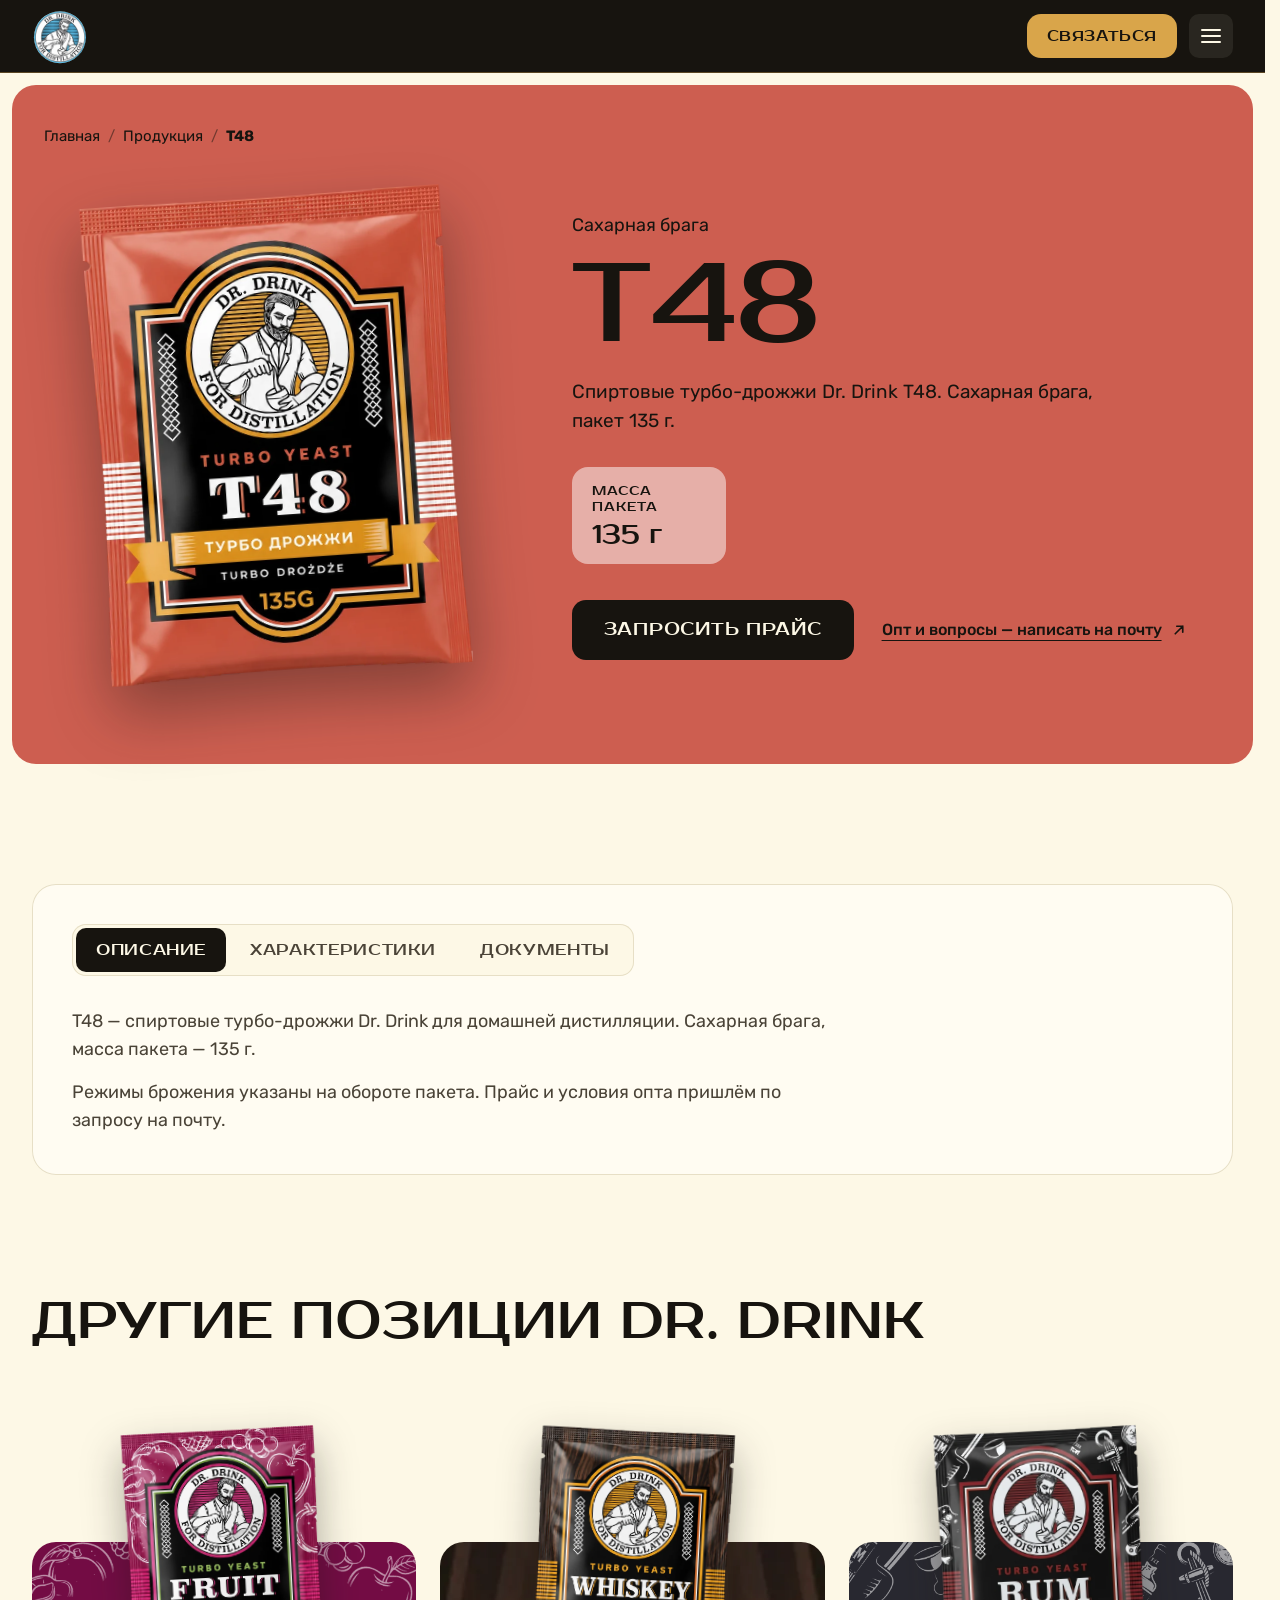
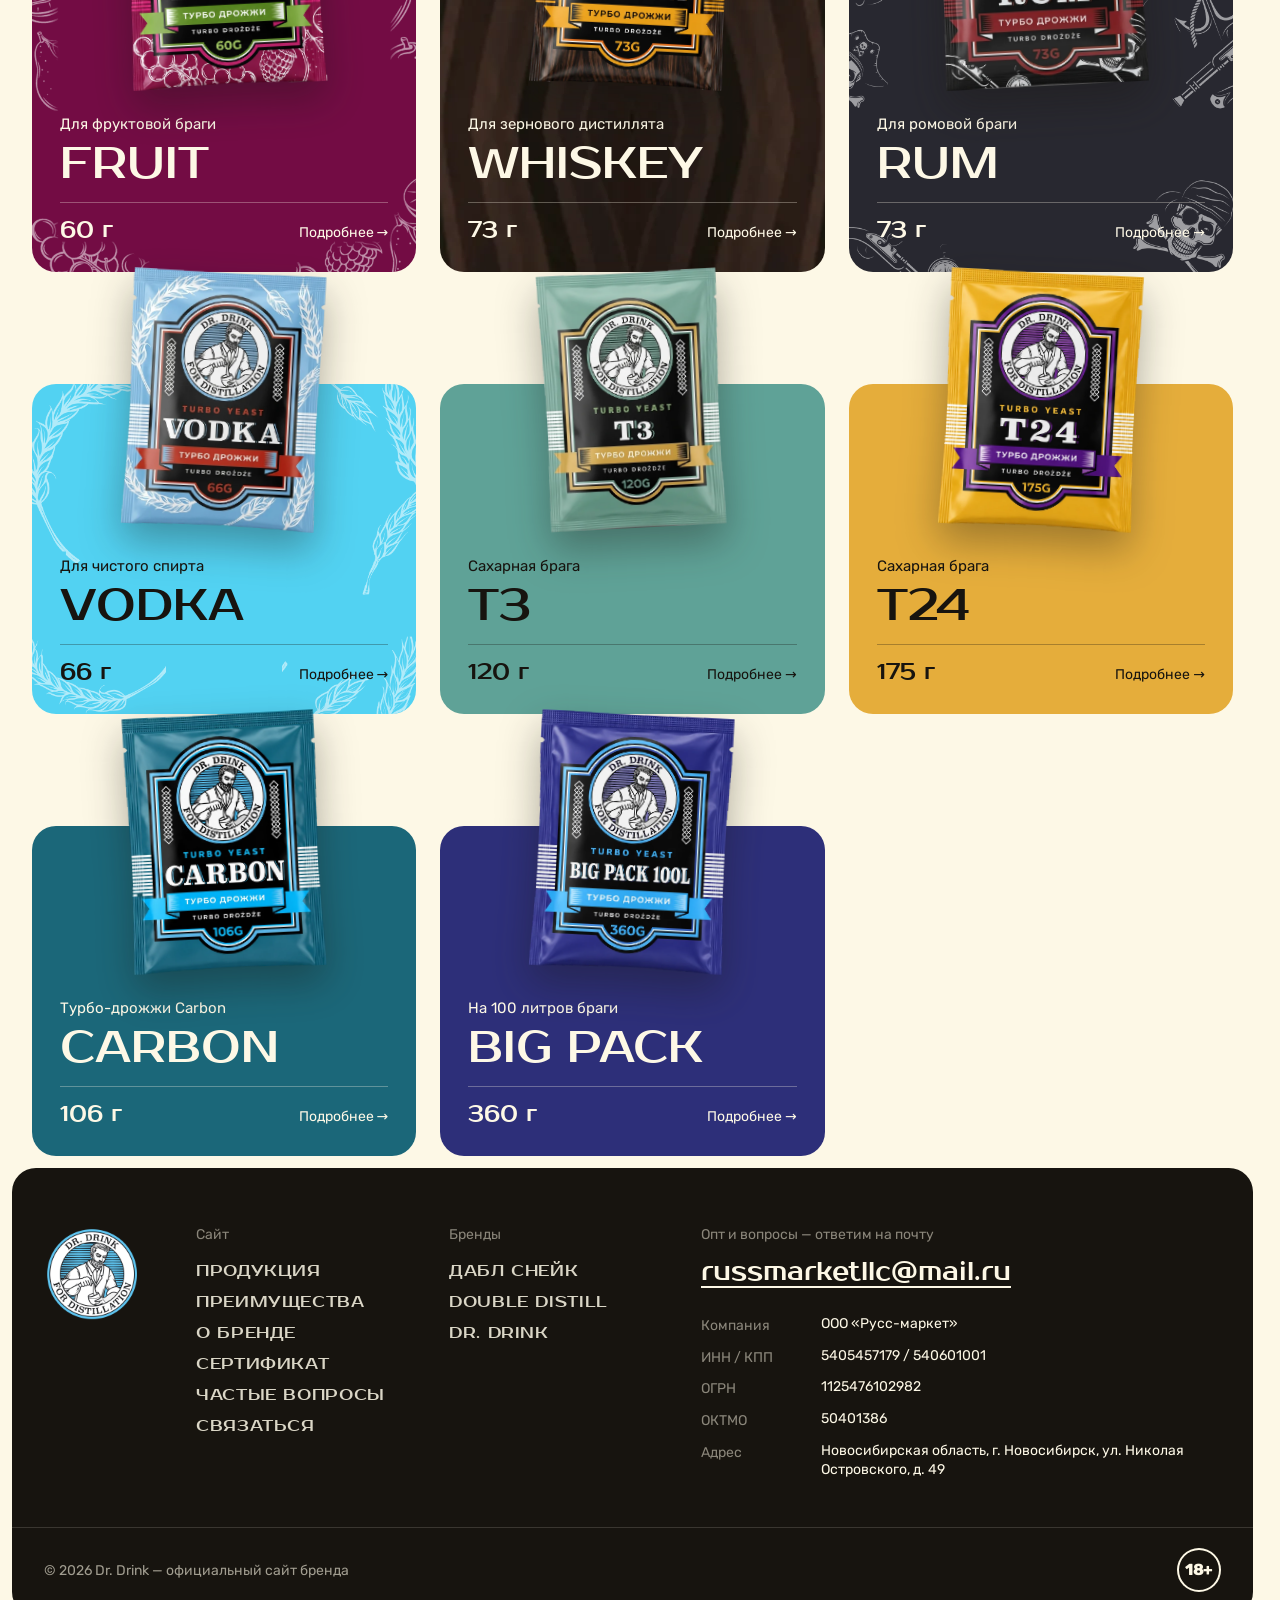
==== commit 17f8c02a: "Мобильная версия: без горизонтального люфта (iOS), линейка и преимущества — свайпом, круг 18+ не сжи" ====
--- a/product.html
+++ b/product.html
@@ -16,7 +16,7 @@
 <link rel="preconnect" href="https://fonts.googleapis.com">
 <link rel="preconnect" href="https://fonts.gstatic.com" crossorigin>
 <link rel="stylesheet" href="https://fonts.googleapis.com/css2?family=Prosto+One&family=Rubik:wght@400;500;600&display=swap">
-<link rel="stylesheet" href="css/site.css?v=20261029">
+<link rel="stylesheet" href="css/site.css?v=20261030">
 <script>if(!matchMedia("(prefers-reduced-motion: reduce)").matches)document.documentElement.classList.add("anim-on")</script>
 </head>
 <body class="page-product">
@@ -144,8 +144,8 @@
   <div class="dcard dcard-s"><h2 class="dcard-title" id="soon-title">Сайт<br>в&nbsp;разработке</h2></div>
 </dialog>
 
-<script src="js/products.js?v=20261029"></script>
-<script src="js/product.js?v=20261029"></script>
-<script src="js/site.js?v=20261029"></script>
+<script src="js/products.js?v=20261030"></script>
+<script src="js/product.js?v=20261030"></script>
+<script src="js/site.js?v=20261030"></script>
 </body>
 </html>
--- a/css/site.css
+++ b/css/site.css
@@ -34,6 +34,9 @@
 
 *, *::before, *::after { box-sizing: border-box; }
 html:has(dialog[open]) { overflow: hidden; }
+/* iOS Safari даёт сдвинуть страницу пальцем, если что-то выходит за край хотя бы трансформом — обрезаем по ширине (clip у body не ломает sticky-шапку) */
+html { overflow-x: hidden; }
+body { overflow-x: clip; }
 html { scrollbar-gutter: stable; scroll-behavior: smooth; scroll-padding-top: 96px; }
 body { margin: 0; background: var(--cream); color: var(--ink); font: 400 17px/1.55 var(--f-body); -webkit-font-smoothing: antialiased; }
 img { max-width: 100%; height: auto; display: block; }
@@ -204,8 +207,13 @@
 .card-m span { font-size: 14px; }
 
 @media (max-width: 1099px) { .cards { grid-template-columns: repeat(2, 1fr); gap: 112px 20px; padding-top: 120px; } }
+/* телефон: линейка — горизонтальный свайп, край следующей карточки виден; верхний отступ ленты — место под вылезающие пачки */
+@media (max-width: 767px) {
+  .cards { display: flex; gap: 12px; overflow-x: auto; overscroll-behavior-x: contain; scroll-snap-type: x mandatory; scrollbar-width: none; margin-inline: calc(-1 * var(--side)); padding: 104px var(--side) 8px; scroll-padding-inline: var(--side); }
+  .cards::-webkit-scrollbar { display: none; }
+  .card { flex: none; width: min(300px, 82%); scroll-snap-align: start; }
+}
 @media (max-width: 639px) {
-  .cards { grid-template-columns: 1fr; gap: 104px; padding-top: 104px; }
   .card { min-height: 300px; padding: 140px 24px 24px; }
   .card img { height: 224px; top: -96px; }
   .card-n { font-size: 38px; }
@@ -217,16 +225,20 @@
 .benefits .lead { color: var(--vodka-deep); }
 .ben-grid { display: grid; grid-template-columns: repeat(3, 1fr); gap: 12px; max-width: 1040px; margin-inline: auto; }
 .ben { display: flex; flex-direction: column; gap: 14px; padding: 28px; border-radius: var(--r-card); background: var(--cream); box-shadow: 0 1px 0 rgba(15,63,82,.08); transition: transform .35s var(--ease-out, ease), box-shadow .35s ease; }
-.ben:hover { transform: scale(1.035); box-shadow: 0 18px 40px rgba(15,63,82,.22); z-index: 1; }
+@media (hover: hover) { .ben:hover { transform: scale(1.035); box-shadow: 0 18px 40px rgba(15,63,82,.22); z-index: 1; } }
 .ben-n { display: block; font: var(--head-w) 34px/1 var(--f-head); color: var(--vodka-deep); transform-origin: left center; transition: transform .35s var(--ease-out, ease), color .35s ease; }
-.ben:hover .ben-n { transform: scale(1.35); color: var(--ink); }
+@media (hover: hover) { .ben:hover .ben-n { transform: scale(1.35); color: var(--ink); } }
 .ben b { min-height: 2.3em; font: var(--head-w) 22px/1.15 var(--f-head); text-transform: var(--head-tt); letter-spacing: var(--head-ls); }
 .ben span:last-child { color: var(--ink-2); font-size: 16px; }
 .benefits .sec-head { text-align: center; }
 .benefits .lead { margin-inline: auto; }
 
 @media (max-width: 1099px) { .band { margin-top: 88px; padding-block: 72px; } .ben-grid { grid-template-columns: repeat(2, 1fr); } }
-@media (max-width: 767px) { .band { margin: 64px 8px 0; padding-block: 56px; border-radius: 20px; } .ben-grid { grid-template-columns: 1fr; } .ben { padding: 24px; } .ben b { min-height: 0; font-size: 20px; } .ben-n { font-size: 28px; } }
+@media (max-width: 767px) { .band { margin: 64px 8px 0; padding-block: 56px; border-radius: 20px; } .ben { padding: 24px; }
+  /* преимущества — тоже свайп */
+  .ben-grid { display: flex; gap: 12px; overflow-x: auto; overscroll-behavior-x: contain; scroll-snap-type: x mandatory; scrollbar-width: none; margin-inline: calc(-1 * var(--side)); padding-inline: var(--side); scroll-padding-inline: var(--side); }
+  .ben-grid::-webkit-scrollbar { display: none; }
+  .ben-grid .ben { flex: none; width: min(300px, 82%); scroll-snap-align: start; } .ben b { min-height: 0; font-size: 20px; } .ben-n { font-size: 28px; } }
 
 /* ---------- блок с картинкой ---------- */
 .still { position: relative; margin: 120px 12px 0; min-height: 640px; border-radius: var(--r-pnl); overflow: hidden; color: var(--cream); display: flex; align-items: center; }
@@ -450,7 +462,7 @@
 .ft-reqs dt { color: rgba(253,248,230,.5); }
 .ft-reqs dd { margin: 0; line-height: 1.35; }
 .ft-bot { display: flex; align-items: center; justify-content: space-between; gap: 24px; margin-top: 48px; padding-top: 20px; border-top: 1px solid rgba(253,248,230,.15); font-size: 14px; color: rgba(253,248,230,.6); }
-.age18 { display: inline-grid; place-items: center; width: 44px; height: 44px; border-radius: 50%; box-shadow: inset 0 0 0 2px var(--cream); font: 800 16px/1 var(--f-body); letter-spacing: -.02em; color: var(--cream); }
+.age18 { flex: none; display: inline-grid; place-items: center; width: 44px; height: 44px; border-radius: 50%; box-shadow: inset 0 0 0 2px var(--cream); font: 800 16px/1 var(--f-body); letter-spacing: -.02em; color: var(--cream); }
 
 @media (max-width: 1099px) { .ft-in { grid-template-columns: 1fr; gap: 40px; } .ft-col a, .ft-btnlink { display: flex; align-items: center; min-height: 44px; padding: 0; } .ft-mail { display: inline-flex; align-items: center; min-height: 44px; } .cmail-addr { display: inline-flex; align-items: center; min-height: 44px; } }
 @media (max-width: 767px) {
@@ -573,6 +585,7 @@
 .anim-on [data-rv="zoom"]:not(.in) { transform: scale(.92); }
 .anim-on [data-rv="left"]:not(.in) { transform: translateX(-48px); }
 .anim-on [data-rv="right"]:not(.in) { transform: translateX(48px); }
+@media (max-width: 767px) { .anim-on [data-rv="left"]:not(.in), .anim-on [data-rv="right"]:not(.in) { transform: translateY(32px); } }
 /* карточки линейки: карточка поднимается, пачка над ней — чуть позже и сильнее */
 .anim-on .cards [data-rv]:not(.in) img { opacity: 0; translate: 0 40px; }
 .anim-on .cards [data-rv] img { transition: opacity .7s ease calc(var(--d, 0ms) + 150ms), translate 1s var(--ease-out) calc(var(--d, 0ms) + 150ms), transform var(--t); }
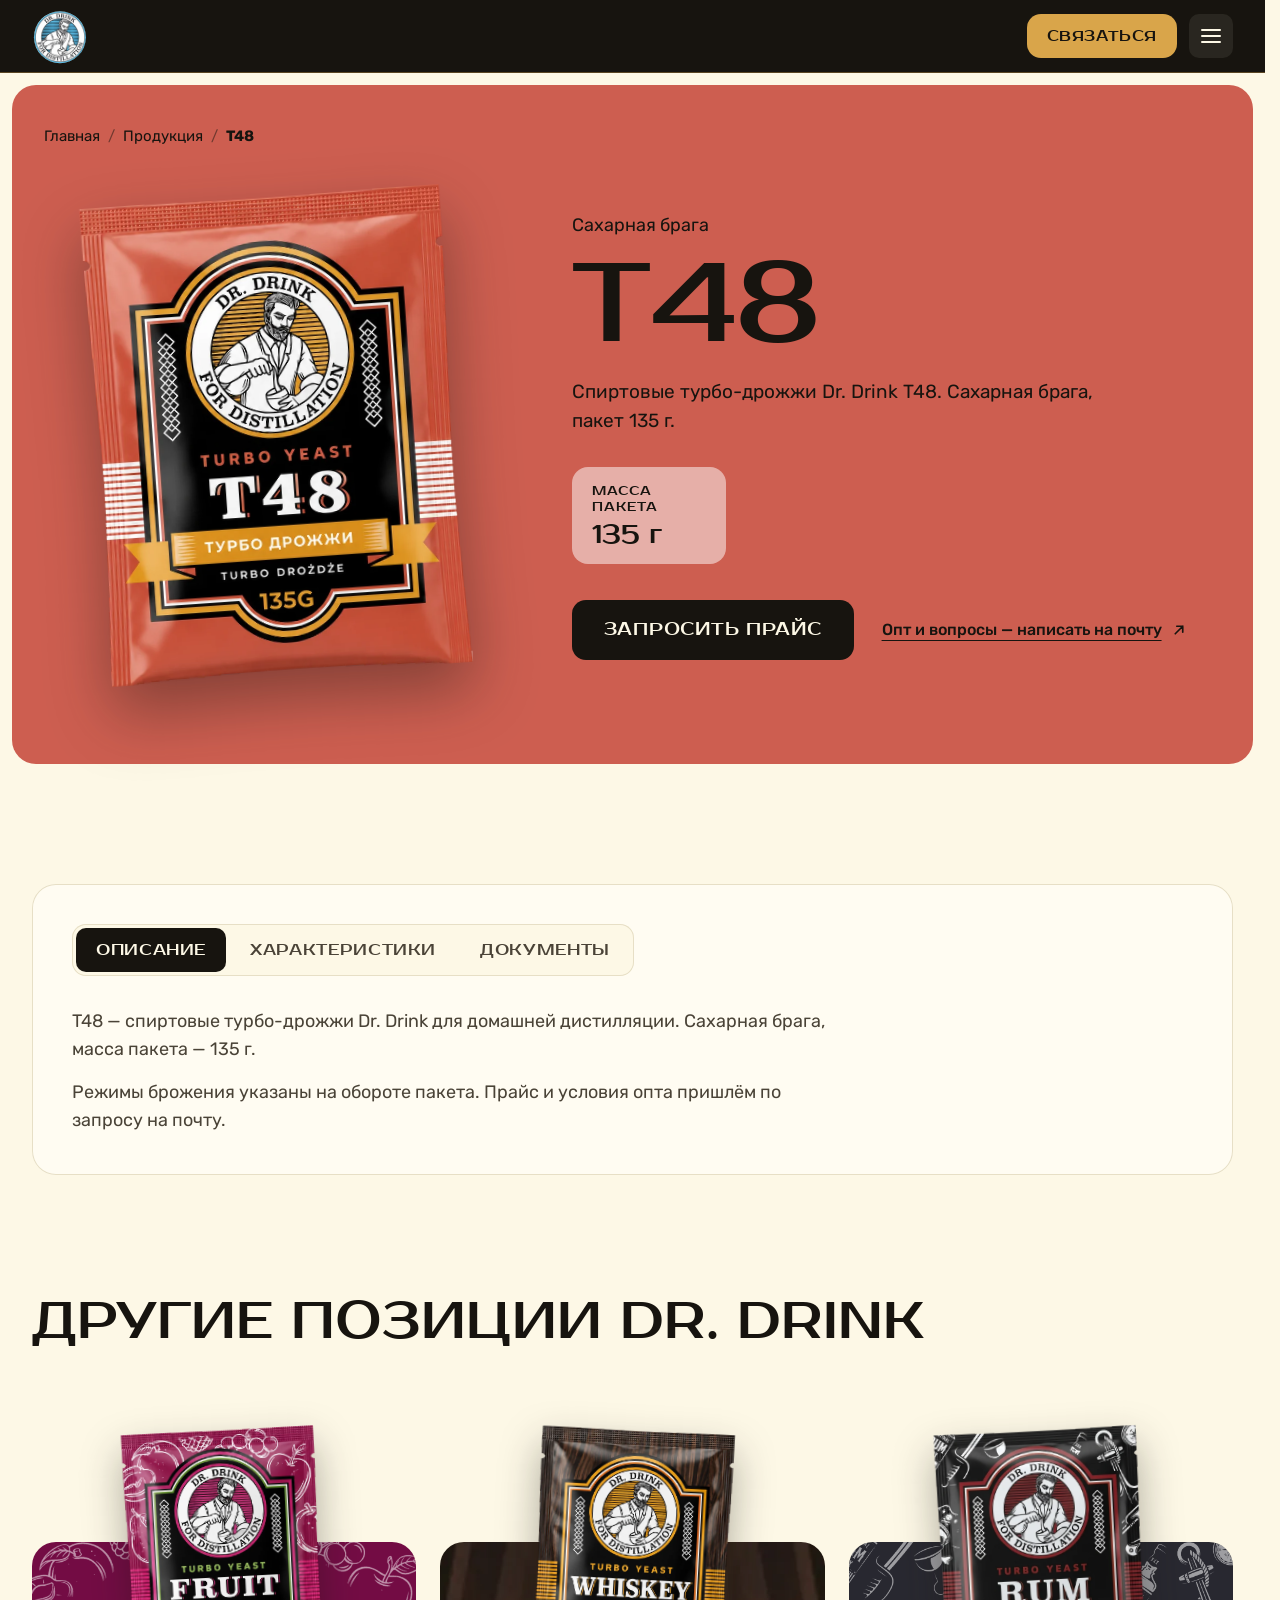
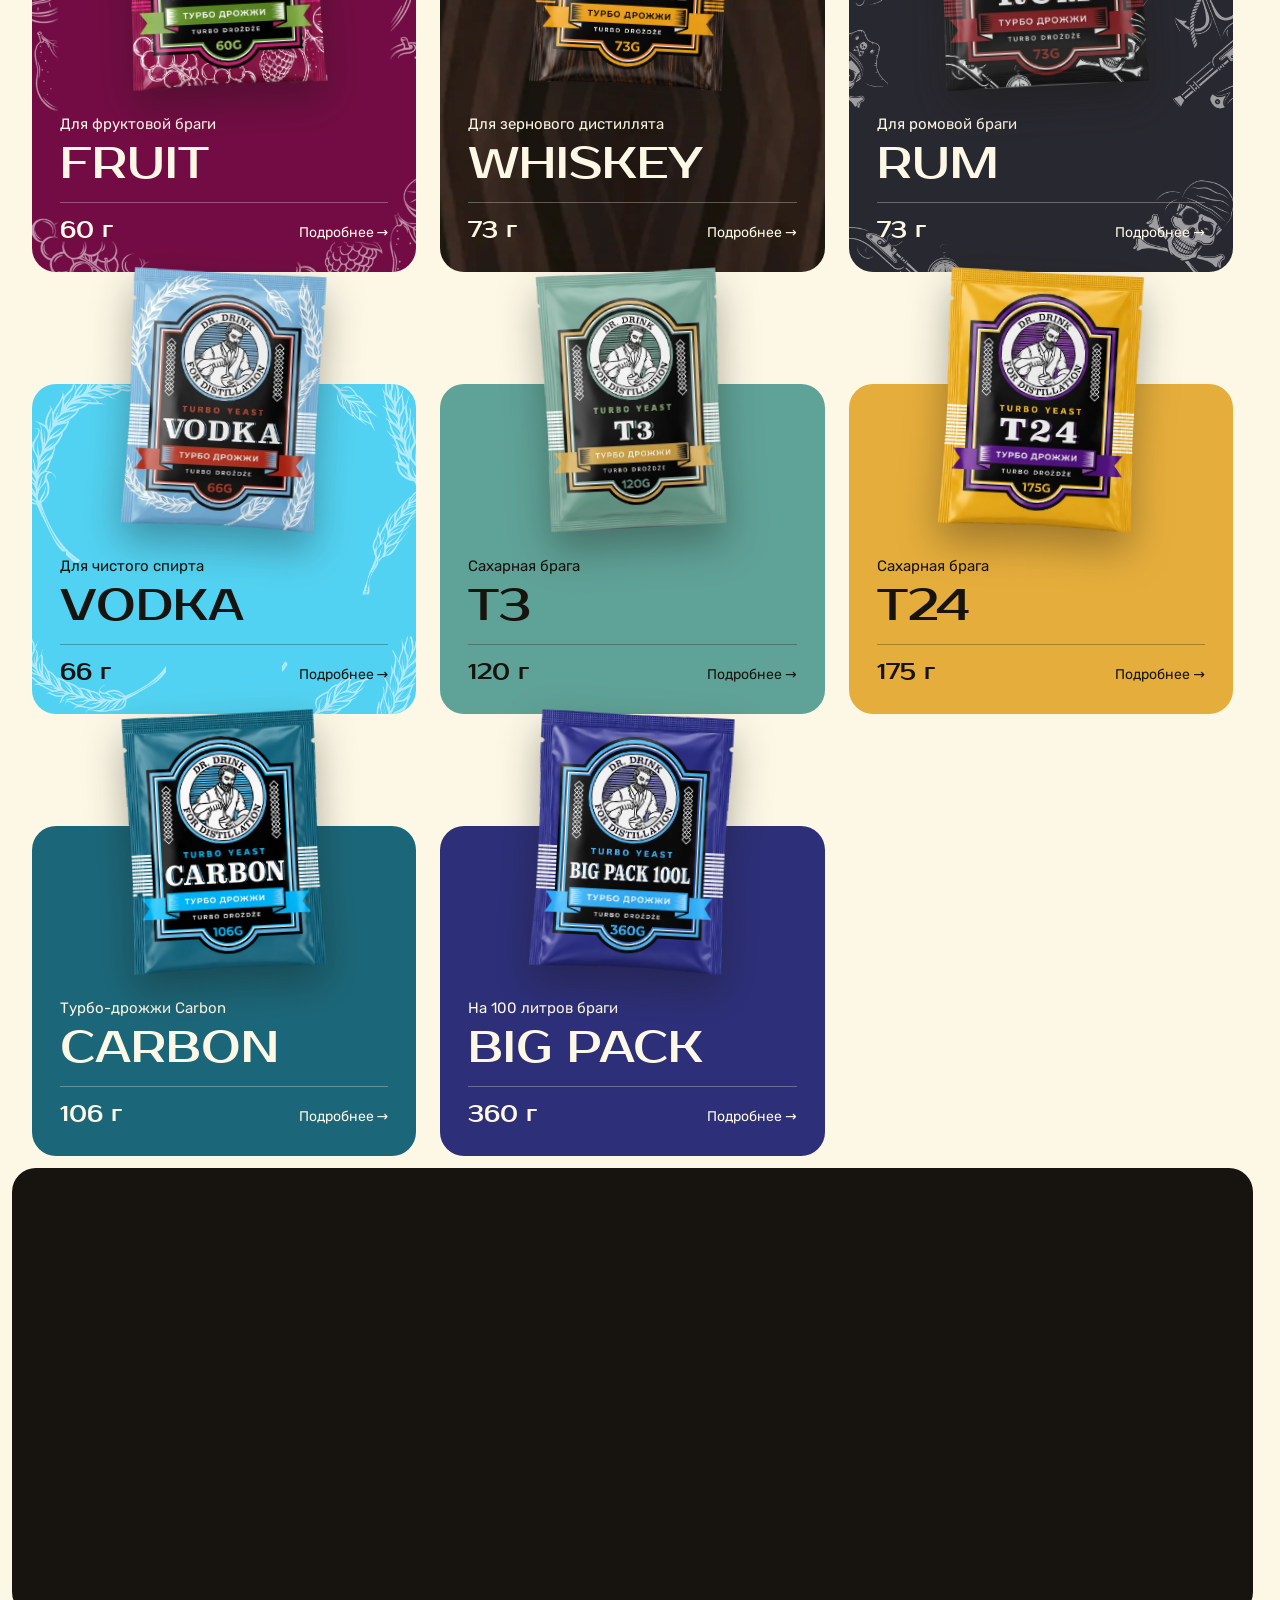
==== commit 4624aae8: "Меню шапки — шрифтом текста (Rubik 500, капс); метка версии 20261033 Co-Authored-By: Claude Opus 5.5" ====
--- a/product.html
+++ b/product.html
@@ -16,7 +16,7 @@
 <link rel="preconnect" href="https://fonts.googleapis.com">
 <link rel="preconnect" href="https://fonts.gstatic.com" crossorigin>
 <link rel="stylesheet" href="https://fonts.googleapis.com/css2?family=Prosto+One&family=Rubik:wght@400;500;600&display=swap">
-<link rel="stylesheet" href="css/site.css?v=20261030">
+<link rel="stylesheet" href="css/site.css?v=20261033">
 <script>if(!matchMedia("(prefers-reduced-motion: reduce)").matches)document.documentElement.classList.add("anim-on")</script>
 </head>
 <body class="page-product">
@@ -144,8 +144,8 @@
   <div class="dcard dcard-s"><h2 class="dcard-title" id="soon-title">Сайт<br>в&nbsp;разработке</h2></div>
 </dialog>
 
-<script src="js/products.js?v=20261030"></script>
-<script src="js/product.js?v=20261030"></script>
-<script src="js/site.js?v=20261030"></script>
+<script src="js/products.js?v=20261033"></script>
+<script src="js/product.js?v=20261033"></script>
+<script src="js/site.js?v=20261033"></script>
 </body>
 </html>
--- a/css/site.css
+++ b/css/site.css
@@ -52,7 +52,7 @@
 .sec { padding-block: 120px 0; }
 
 /* ---------- заголовки: один шрифт на всё отображаемое ---------- */
-.h1, .h2, .h3, .card-n, .pd-h1, .lbl, .btn, .hd-nav a, .ft-nav a { font-family: var(--f-head); text-transform: var(--head-tt); letter-spacing: var(--head-ls); }
+.h1, .h2, .h3, .card-n, .pd-h1, .lbl, .btn, .ft-nav a { font-family: var(--f-head); text-transform: var(--head-tt); letter-spacing: var(--head-ls); }
 .h1 { font-size: 80px; line-height: 1.02; font-weight: var(--head-w); margin: 0; }
 .h2 { font-size: 52px; line-height: 1.05; font-weight: var(--head-w); margin: 0; }
 .h3 { font-size: 26px; line-height: 1.15; font-weight: var(--head-w); margin: 0 0 20px; }
@@ -110,9 +110,11 @@
 .hd-logo:hover .hd-logo-anim { transform: scale(1.06); }
 .sr-only { position: absolute; width: 1px; height: 1px; padding: 0; margin: -1px; overflow: hidden; clip: rect(0 0 0 0); white-space: nowrap; border: 0; }
 .hd-nav { display: flex; gap: 4px; margin-left: auto; }
-.hd-nav a { padding: 10px 10px; border-radius: 10px; font-size: 15px; font-weight: var(--head-w); letter-spacing: .04em; text-decoration: none; color: rgba(253,248,230,.78); transition: color var(--t), background-color var(--t); }
+.hd-nav a { white-space: nowrap; padding: 10px 10px; border-radius: 10px; font: 500 15px/1.2 var(--f-body); text-transform: uppercase; letter-spacing: .04em; text-decoration: none; color: rgba(253,248,230,.78); transition: color var(--t), background-color var(--t); }
 .hd-nav a:hover { color: var(--cream); background: rgba(253,248,230,.08); }
 .hd-nav a.is-active { color: var(--gold-hi); }
+/* 1300–1439: 7 пунктов меню впритык — сужаем поля ссылок, иначе «Связаться» упирается в край */
+@media (max-width: 1439px) { .hd-nav a { padding-inline: 7px; } }
 .hd .btn { height: 44px; padding: 0 20px; font-size: 15px; }
 
 /* бургер: ≤1099 меню прячется в панель под шапкой, «Связаться» остаётся видимой */
@@ -142,13 +144,6 @@
 .hero-cta { display: flex; gap: 16px; margin-top: 40px; }
 .hero-logo-wrap { position: relative; justify-self: end; width: 460px; margin-top: -4.4%; }
 /* пауза бесконечной анимации лого (WCAG 2.2.2): видна при наведении на лого и при фокусе */
-.logo-toggle { position: absolute; right: 18px; bottom: 22px; z-index: 2; display: grid; place-items: center; width: 44px; height: 44px; border: 0; border-radius: 50%; background: var(--ink); color: var(--cream); box-shadow: 0 0 0 2px rgba(253,248,230,.35); cursor: pointer; opacity: 0; transition: opacity var(--t), background-color var(--t); }
-.hero-logo-wrap:hover .logo-toggle, .logo-toggle:focus-visible, .logo-toggle[aria-pressed="true"] { opacity: 1; }
-.logo-toggle:hover { background: #2e2a22; }
-.logo-toggle .i { width: 20px; height: 20px; fill: none; stroke: currentColor; stroke-width: 2.4; stroke-linecap: round; stroke-linejoin: round; }
-.logo-toggle .i-play { fill: currentColor; stroke: none; }
-.logo-toggle[aria-pressed="true"] .i-pause, .logo-toggle[aria-pressed="false"] .i-play { display: none; }
-@media (hover: none) { .logo-toggle { opacity: 1; } }
 .hero-logo { display: block; width: 100%; border-radius: 50%; transition: transform var(--t); }
 .hero-logo img { width: 100%; filter: drop-shadow(0 20px 40px rgba(0,0,0,.45)); }
 /* видео клиента: белый кадр, круг лого — центр 49.9% / 52.2%, радиус 46.6% */
@@ -265,7 +260,6 @@
 .about-logo { display: block; width: 100%; max-width: 420px; justify-self: center; transition: transform var(--t); }
 .about-logo-wrap { position: relative; justify-self: center; width: 100%; max-width: 420px; }
 .about-logo-wrap .logo-anim { filter: drop-shadow(0 16px 32px rgba(23,20,15,.25)); }
-.about-logo-wrap:hover .logo-toggle { opacity: 1; }
 .about-logo:hover { transform: scale(1.04); }
 .about-lead { font-size: 22px; line-height: 1.45; margin: 24px 0 0; color: var(--ink-2); }
 .facts { display: grid; margin: 32px 0 0; border-top: 1px solid var(--line); }
